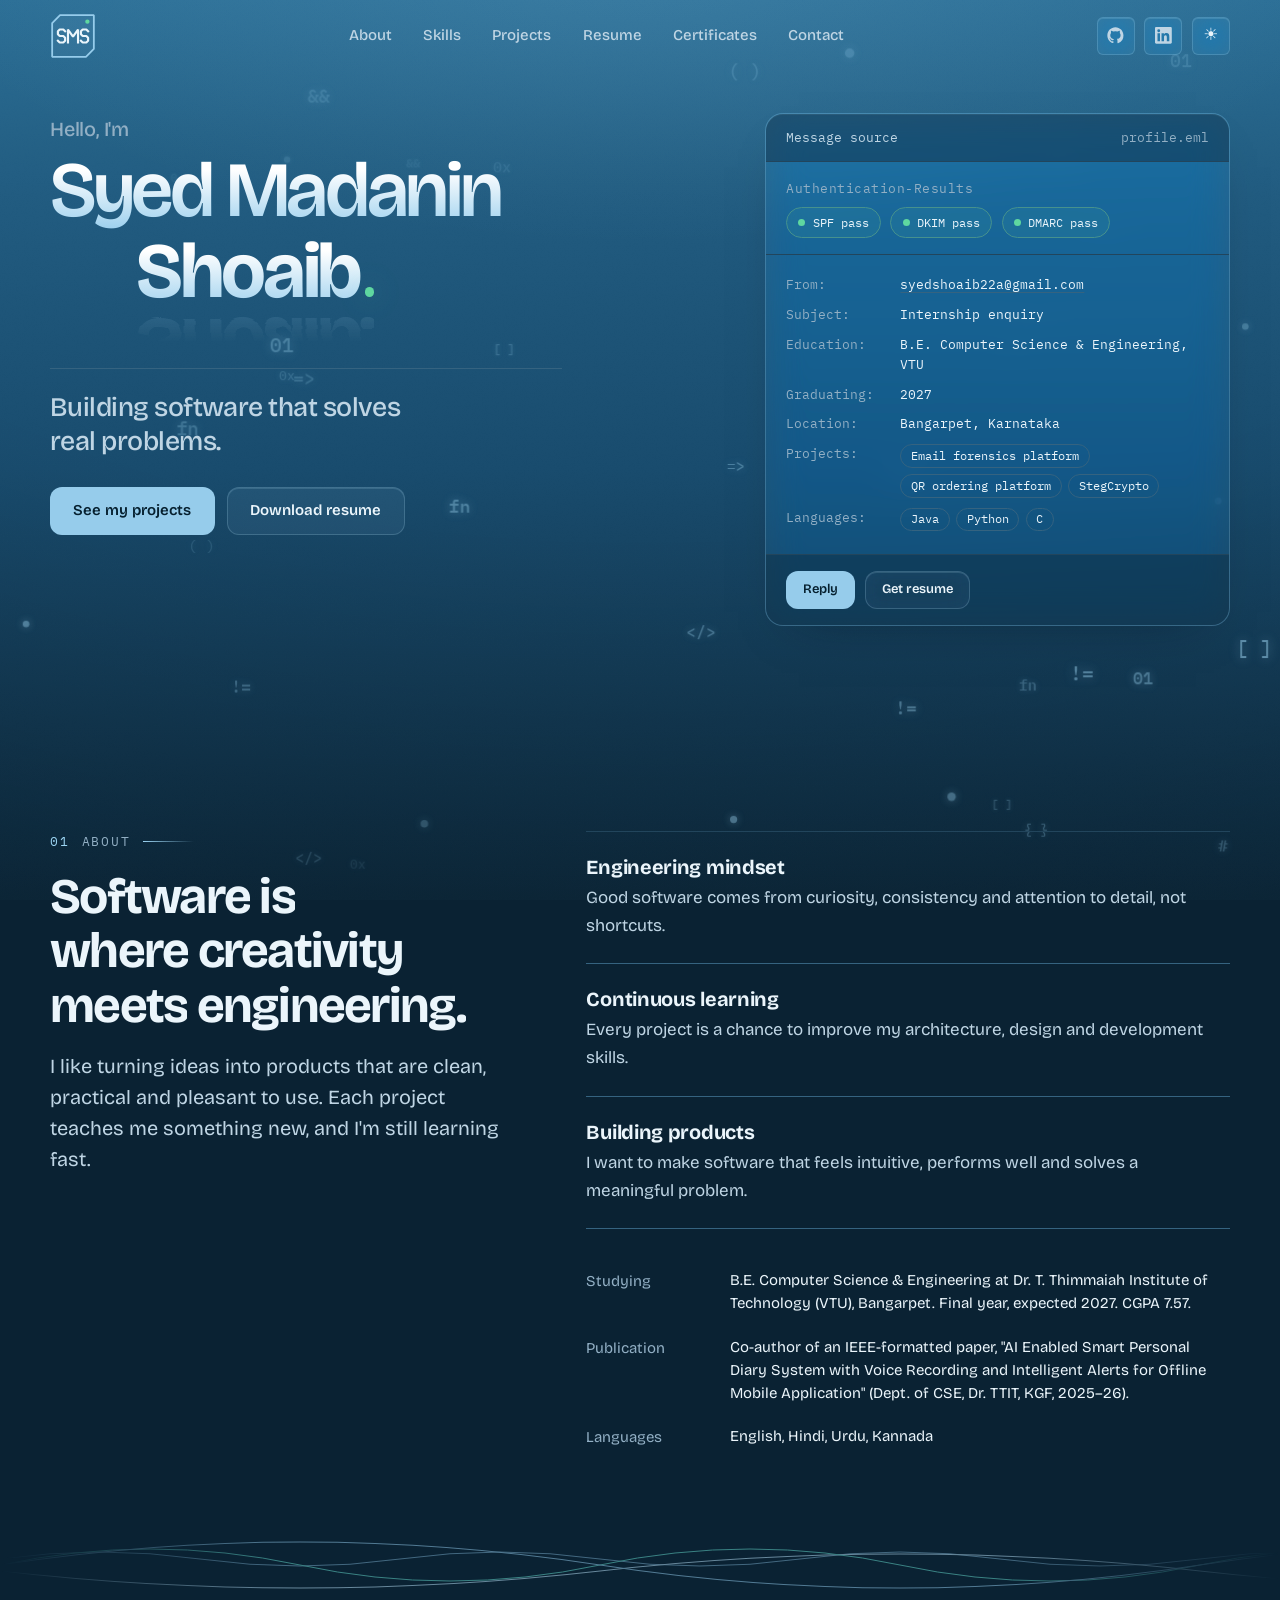
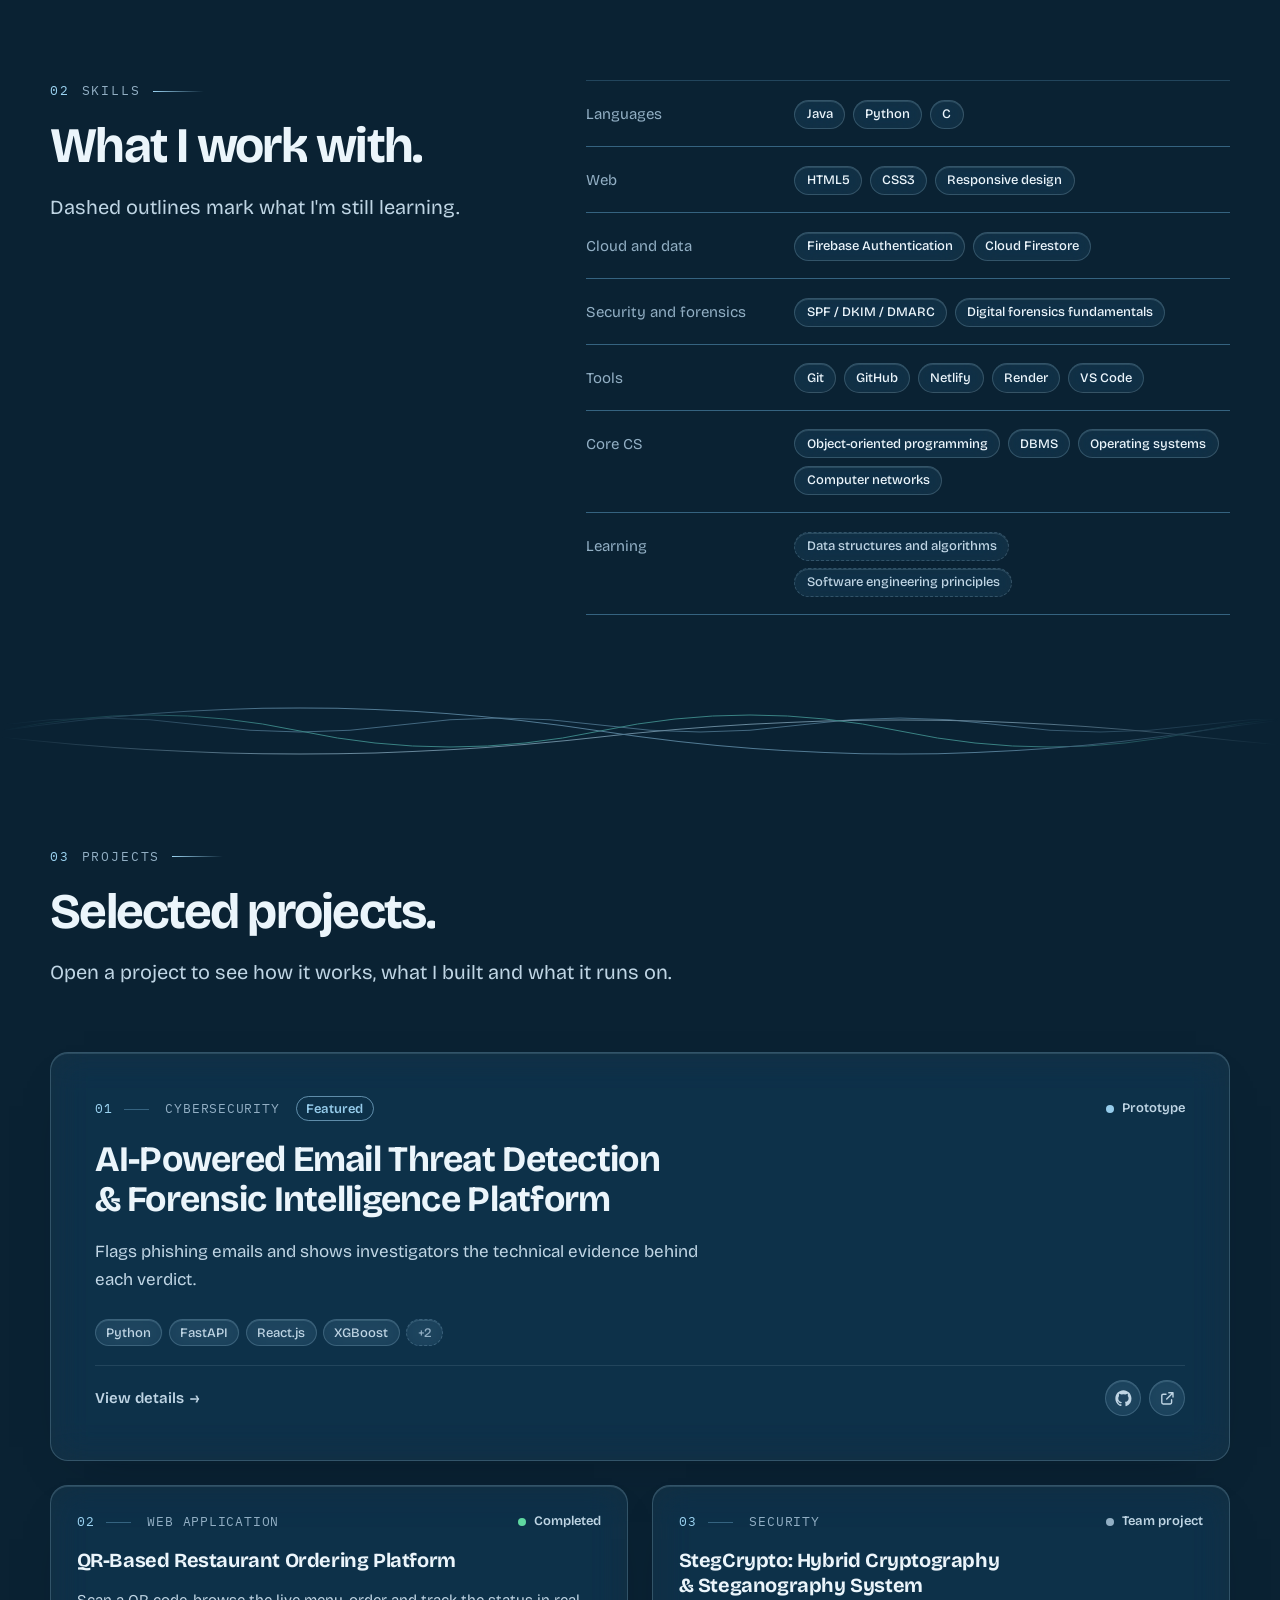
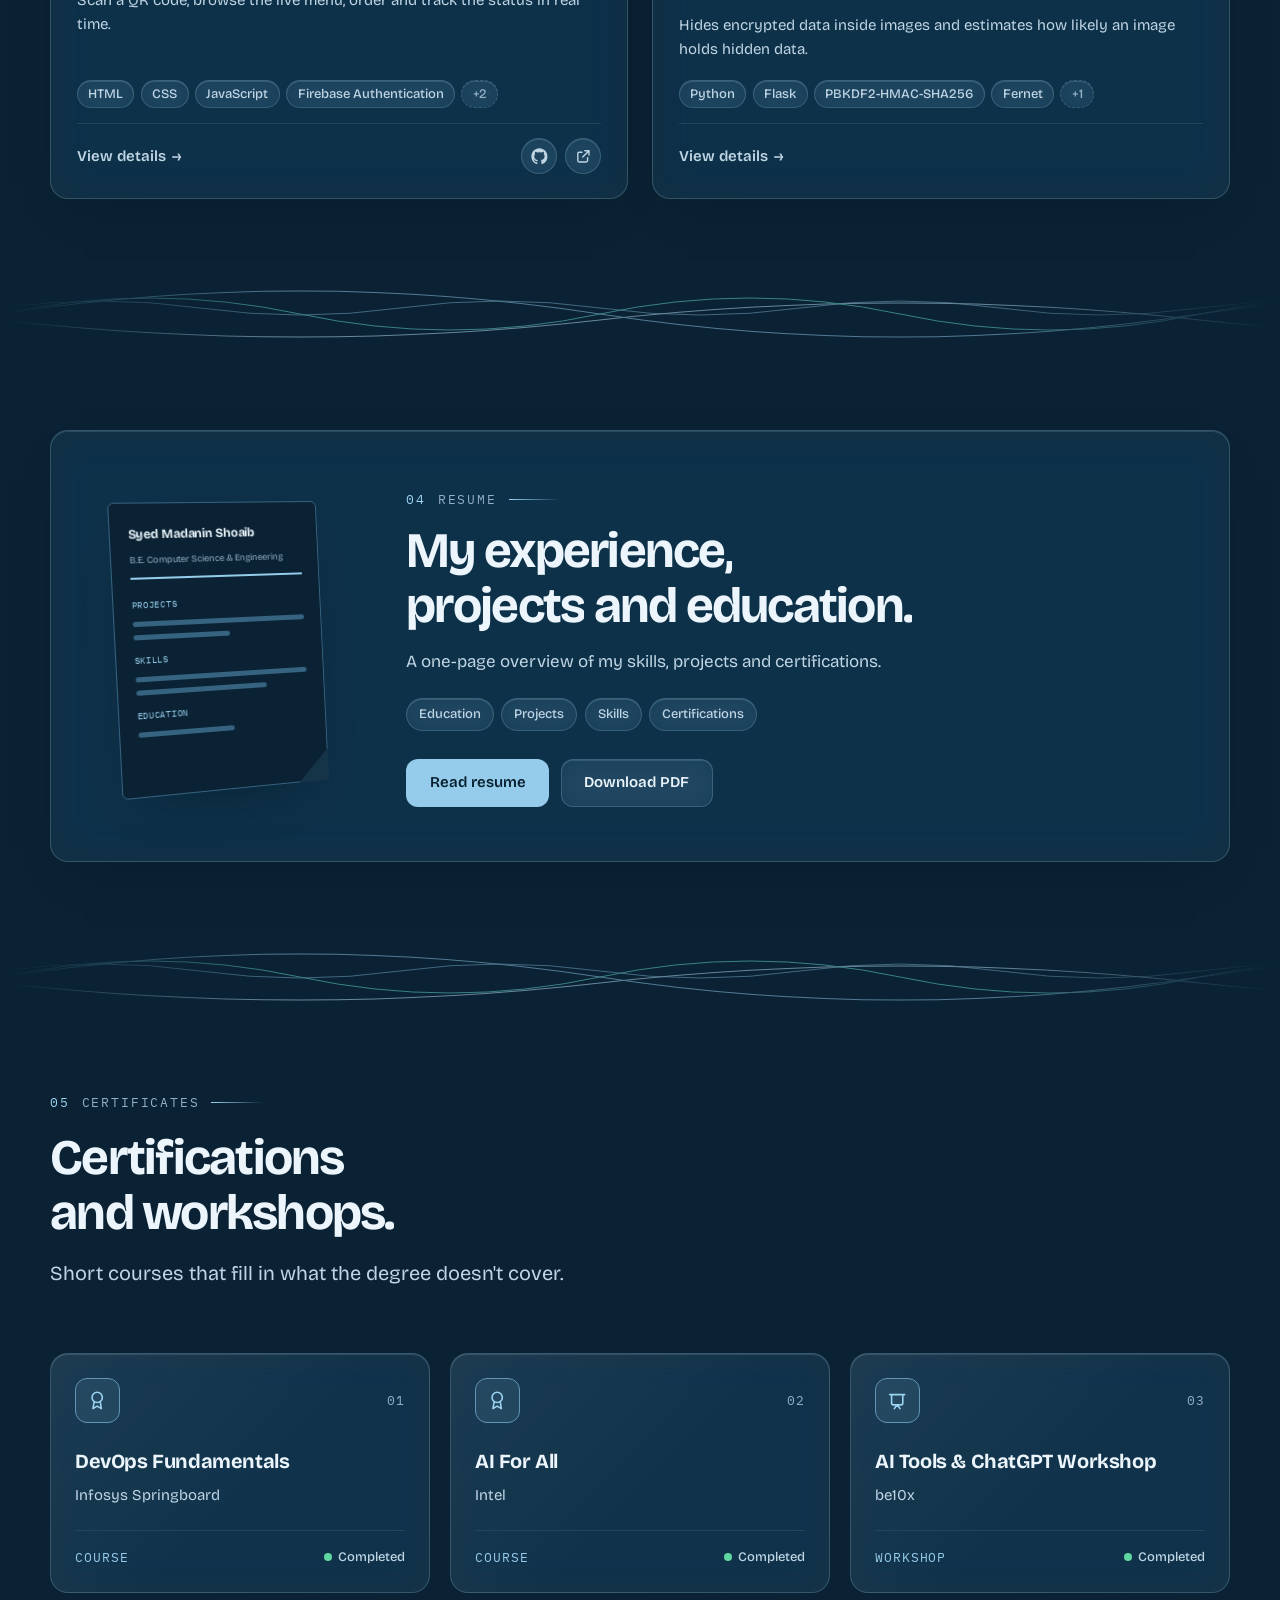
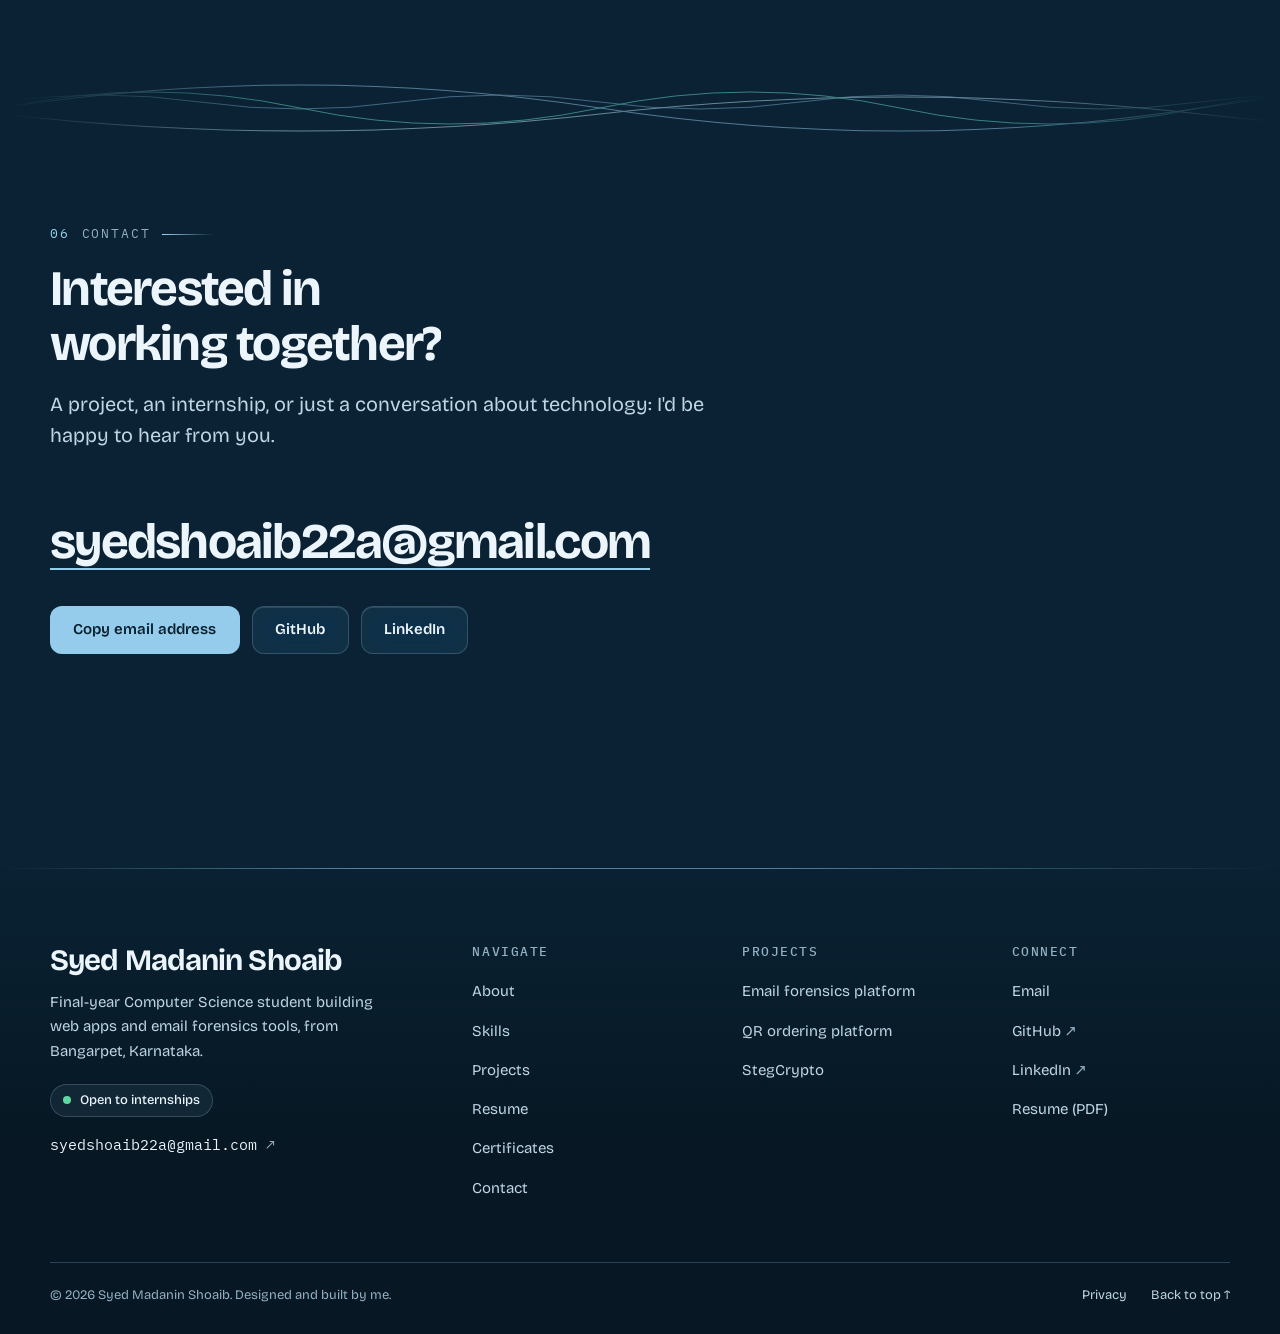
==== index.html @ acc1b1fe "Add files via upload" ====
<!DOCTYPE html>
<html lang="en">

<head>

    <meta charset="UTF-8">
    <meta name="viewport" content="width=device-width, initial-scale=1.0">

    <title>Syed Madanin Shoaib | Software Engineer and Full-Stack Developer</title>

    <meta name="description" content="Portfolio of Syed Madanin Shoaib, a final-year Computer Science student who builds web applications and email forensics tools. Includes the Smart India Hackathon 2026 project.">
    <meta name="keywords" content="Syed Madanin Shoaib, software engineer, portfolio, full-stack developer, email forensics, Smart India Hackathon, Firebase, Python">
    <meta name="author" content="Syed Madanin Shoaib">
    <meta name="robots" content="index, follow">
    <meta name="theme-color" content="#0A2233">
    <meta name="color-scheme" content="dark light">
    <meta name="format-detection" content="telephone=no">

    <link rel="canonical" href="https://your-domain.example/">

    <!-- Applies the saved theme before first paint, and marks JS as available. -->
    <script src="assets/js/theme-init.js"></script>

    <!-- Open Graph / social previews (absolute URLs are required here) -->
    <meta property="og:type" content="website">
    <meta property="og:site_name" content="Syed Madanin Shoaib">
    <meta property="og:title" content="Syed Madanin Shoaib | Software Engineer">
    <meta property="og:description" content="Final-year Computer Science student building web applications and email forensics tools.">
    <meta property="og:url" content="https://your-domain.example/">
    <meta property="og:image" content="https://your-domain.example/assets/images/seo/og-image.png">
    <meta property="og:image:width" content="1200">
    <meta property="og:image:height" content="630">
    <meta property="og:image:alt" content="Syed Madanin Shoaib, software engineer and full-stack developer">

    <meta name="twitter:card" content="summary_large_image">
    <meta name="twitter:title" content="Syed Madanin Shoaib | Software Engineer">
    <meta name="twitter:description" content="Final-year Computer Science student building web applications and email forensics tools.">
    <meta name="twitter:image" content="https://your-domain.example/assets/images/seo/og-image.png">

    <!-- Icons and manifest -->
    <link rel="icon" href="favicon.ico" sizes="any">
    <link rel="icon" href="assets/icons/favicon.svg" type="image/svg+xml">
    <link rel="apple-touch-icon" href="assets/icons/apple-touch-icon.png">
    <link rel="manifest" href="manifest.webmanifest">

    <!-- Fonts -->
    <link rel="preconnect" href="https://fonts.googleapis.com">
    <link rel="preconnect" href="https://fonts.gstatic.com" crossorigin>
    <link href="https://fonts.googleapis.com/css2?family=Bricolage+Grotesque:opsz,wght@12..96,400..700&family=IBM+Plex+Mono:wght@400;500&display=swap" rel="stylesheet">

    <!-- CSS -->
    <link rel="stylesheet" href="assets/css/base/reset.css">
    <link rel="stylesheet" href="assets/css/base/variables.css">
    <link rel="stylesheet" href="assets/css/base/typography.css">
    <link rel="stylesheet" href="assets/css/base/base.css">

    <link rel="stylesheet" href="assets/css/layout/layout.css">

    <link rel="stylesheet" href="assets/css/components/buttons.css">
    <link rel="stylesheet" href="assets/css/components/navbar.css">
    <link rel="stylesheet" href="assets/css/components/logo.css">
    <link rel="stylesheet" href="assets/css/components/section-header.css">
    <link rel="stylesheet" href="assets/css/components/hero.css">
    <link rel="stylesheet" href="assets/css/components/cards.css">
    <link rel="stylesheet" href="assets/css/components/projects.css">
    <link rel="stylesheet" href="assets/css/components/footer.css">
    <link rel="stylesheet" href="assets/css/components/loader.css">
    <link rel="stylesheet" href="assets/css/components/cursor.css">

    <link rel="stylesheet" href="assets/css/animation/animation.css">
    <link rel="stylesheet" href="assets/css/utilities/utilities.css">
    <link rel="stylesheet" href="assets/css/responsive/responsive.css">

    <link rel="stylesheet" href="assets/css/style.css">
    <link rel="stylesheet" href="assets/css/components/glass.css">

    <script type="application/ld+json">
    {
        "@context": "https://schema.org",
        "@type": "Person",
        "name": "Syed Madanin Shoaib",
        "url": "https://your-domain.example/",
        "jobTitle": "Software Engineer",
        "email": "mailto:syedshoaib22a@gmail.com",
        "address": { "@type": "PostalAddress", "addressLocality": "Bangarpet", "addressRegion": "Karnataka", "addressCountry": "IN" },
        "alumniOf": "Dr. T. Thimmaiah Institute of Technology",
        "sameAs": [
            "https://github.com/syedshoaibb",
            "https://www.linkedin.com/in/syed-madanin-shoaib-3a25b7331"
        ]
    }
    </script>

</head>

<body>

    <a href="#main-content" class="skip-link">Skip to main content</a>

    <div id="loader" role="status" aria-live="polite">
        <div class="loader-sheet"></div>
        <div class="loader-inner">
            <svg class="logo-mark loader-mark" viewBox="0 0 64 64" aria-hidden="true" focusable="false">
                <path class="lm-frame" pathLength="1" d="M14 3H61V50L50 61H3V14Z"/>
                <g class="lm-letters"><path pathLength="1" d="M21 25.5L18.5 23H13.5L11 25.5V29.5L13.5 32H18.5L21 34.5V38.5L18.5 41H13.5L11 38.5"/><path pathLength="1" d="M25 41V23L32 33L39 23V41"/><path pathLength="1" d="M53 25.5L50.5 23H45.5L43 25.5V29.5L45.5 32H50.5L53 34.5V38.5L50.5 41H45.5L43 38.5"/></g>
                <circle class="lm-ring" cx="52" cy="12" r="3"/>
                <circle class="lm-dot" cx="52" cy="12" r="3"/>
            </svg>
            <span class="loader-name" aria-hidden="true">Syed Madanin Shoaib</span>
            <span class="loader-bar" aria-hidden="true"><i></i></span>
            <span class="visually-hidden">Loading</span>
        </div>
    </div>
    <script src="assets/js/loader-init.js"></script>

    <!-- Water ripple used by the reflection under the name (hero.css). -->
    <svg class="svg-defs" width="0" height="0" aria-hidden="true" focusable="false">
        <filter id="name-ripple" x="-4%" y="-10%" width="108%" height="120%" color-interpolation-filters="sRGB">
            <feTurbulence type="fractalNoise" baseFrequency="0.004 0.085" numOctaves="1" seed="3" result="noise">
                <animate attributeName="baseFrequency" dur="16s" values="0.004 0.085;0.007 0.105;0.004 0.085" repeatCount="indefinite"/>
            </feTurbulence>
            <feDisplacementMap in="SourceGraphic" in2="noise" scale="8" xChannelSelector="R" yChannelSelector="G"/>
        </filter>
    </svg>

    <div id="cursor" aria-hidden="true"></div>
    <div id="cursor-blur" aria-hidden="true"></div>

    <div class="background-wrapper" aria-hidden="true">
        <div class="bg-water"></div>
        <canvas id="particles" class="bg-particles"></canvas>
        <div class="bg-grid"></div>
    </div>

    <!-- ===================== HEADER ===================== -->

    <header class="header" id="top">

        <nav class="navbar" aria-label="Main navigation">

            <div class="container">

                <a href="#hero" class="logo" aria-label="Syed Madanin Shoaib, back to top">
                    <svg class="logo-mark" viewBox="0 0 64 64" aria-hidden="true" focusable="false">
                        <path class="lm-frame" pathLength="1" d="M14 3H61V50L50 61H3V14Z"/>
                        <g class="lm-letters"><path pathLength="1" d="M21 25.5L18.5 23H13.5L11 25.5V29.5L13.5 32H18.5L21 34.5V38.5L18.5 41H13.5L11 38.5"/><path pathLength="1" d="M25 41V23L32 33L39 23V41"/><path pathLength="1" d="M53 25.5L50.5 23H45.5L43 25.5V29.5L45.5 32H50.5L53 34.5V38.5L50.5 41H45.5L43 38.5"/></g>
                        <circle class="lm-ring" cx="52" cy="12" r="3"/>
                        <circle class="lm-dot" cx="52" cy="12" r="3"/>
                    </svg>
                </a>

                <ul class="nav-links" id="nav-links">
                    <li><a href="#about">About</a></li>
                    <li><a href="#skills">Skills</a></li>
                    <li><a href="#projects">Projects</a></li>
                    <li><a href="#resume">Resume</a></li>
                    <li><a href="#certificates">Certificates</a></li>
                    <li><a href="#contact">Contact</a></li>
                </ul>

                <div class="nav-actions">

                    <a href="https://github.com/syedshoaibb" target="_blank" rel="noopener" class="nav-social" aria-label="GitHub profile" title="GitHub">
                        <svg viewBox="0 0 24 24" aria-hidden="true" focusable="false"><path fill="currentColor" d="M12 .5C5.65.5.5 5.65.5 12c0 5.08 3.29 9.38 7.86 10.9.58.1.79-.25.79-.56v-2c-3.2.7-3.87-1.36-3.87-1.36-.52-1.33-1.28-1.69-1.28-1.69-1.05-.71.08-.7.08-.7 1.15.08 1.76 1.19 1.76 1.19 1.03 1.76 2.69 1.25 3.35.96.1-.75.4-1.25.73-1.54-2.55-.29-5.24-1.28-5.24-5.69 0-1.26.45-2.28 1.19-3.08-.12-.29-.52-1.46.11-3.05 0 0 .97-.31 3.17 1.18a11 11 0 0 1 5.78 0c2.2-1.49 3.17-1.18 3.17-1.18.63 1.59.23 2.76.11 3.05.74.8 1.19 1.82 1.19 3.08 0 4.42-2.69 5.39-5.25 5.68.41.36.78 1.06.78 2.14v3.17c0 .31.21.67.8.56A11.51 11.51 0 0 0 23.5 12C23.5 5.65 18.35.5 12 .5Z"/></svg>
                    </a>

                    <a href="https://www.linkedin.com/in/syed-madanin-shoaib-3a25b7331" target="_blank" rel="noopener" class="nav-social" aria-label="LinkedIn profile" title="LinkedIn">
                        <svg viewBox="0 0 24 24" aria-hidden="true" focusable="false"><path fill="currentColor" d="M20.45 20.45h-3.56v-5.57c0-1.33-.03-3.04-1.85-3.04-1.86 0-2.14 1.45-2.14 2.95v5.66H9.35V9h3.41v1.56h.05c.48-.9 1.64-1.85 3.37-1.85 3.6 0 4.27 2.37 4.27 5.46v6.28ZM5.34 7.43a2.06 2.06 0 1 1 0-4.12 2.06 2.06 0 0 1 0 4.12ZM7.12 20.45H3.56V9h3.56v11.45ZM22.22 0H1.77C.79 0 0 .77 0 1.73v20.54C0 23.23.79 24 1.77 24h20.45c.98 0 1.78-.77 1.78-1.73V1.73C24 .77 23.2 0 22.22 0Z"/></svg>
                    </a>

                    <button type="button" class="theme-toggle" aria-label="Switch to light theme" aria-pressed="false">☀</button>

                    <button type="button" class="menu-toggle" aria-label="Open menu" aria-expanded="false" aria-controls="nav-links">☰</button>

                </div>

            </div>

        </nav>

        <div class="scroll-progress" aria-hidden="true"></div>

    </header>

    <!-- ===================== MAIN ===================== -->

    <main id="main-content" tabindex="-1">

        <!-- HERO -->

        <section id="hero" class="hero" aria-labelledby="hero-title">

            <div class="container hero-grid">

                <div class="hero-content">

                    <div class="hero-head">
                        <p class="hero-hello">Hello, I'm</p>

                        <h1 id="hero-title" class="hero-title">
                            <span class="ht-line"><span class="ht-text">Syed Madanin</span></span>
                            <span class="ht-line ht-second" data-text="Shoaib."><span class="ht-text">Shoaib<i class="ht-dot" aria-hidden="true"></i></span></span>
                        </h1>
                    </div>

                    <div class="hero-foot">
                        <p class="hero-tagline">Building software that solves real problems.</p>

                        <div class="hero-actions">
                            <a href="#projects" class="btn btn-primary">See my projects</a>
                            <a href="assets/resume/Syed_Madanin_Shoaib_Resume.pdf" class="btn btn-secondary" download>Download resume</a>
                        </div>
                    </div>

                </div>

                <figure class="mail" aria-label="At a glance, formatted as email headers">

                    <div class="mail-bar">
                        <span class="mail-title">Message source</span>
                        <span class="mail-file">profile.eml</span>
                    </div>

                    <div class="mail-auth" role="group" aria-label="Authentication results">
                        <span class="mail-auth-label">Authentication-Results</span>
                        <span class="pass-chip"><i aria-hidden="true"></i>SPF pass</span>
                        <span class="pass-chip"><i aria-hidden="true"></i>DKIM pass</span>
                        <span class="pass-chip"><i aria-hidden="true"></i>DMARC pass</span>
                    </div>

                    <dl class="mail-lines">

                        <div class="mail-line">
                            <dt>From:</dt>
                            <dd><a href="mailto:syedshoaib22a@gmail.com">syedshoaib22a@gmail.com</a></dd>
                        </div>

                        <div class="mail-line">
                            <dt>Subject:</dt>
                            <dd>Internship enquiry</dd>
                        </div>

                        <div class="mail-line">
                            <dt>Education:</dt>
                            <dd>B.E. Computer Science &amp; Engineering, VTU</dd>
                        </div>

                        <div class="mail-line">
                            <dt>Graduating:</dt>
                            <dd>2027</dd>
                        </div>

                        <div class="mail-line">
                            <dt>Location:</dt>
                            <dd>Bangarpet, Karnataka</dd>
                        </div>

                        <div class="mail-line">
                            <dt>Projects:</dt>
                            <dd>
                                <span class="mail-chips"><span>Email forensics platform</span><span>QR ordering platform</span><span>StegCrypto</span></span>
                            </dd>
                        </div>

                        <div class="mail-line">
                            <dt>Languages:</dt>
                            <dd><span class="mail-chips"><span>Java</span><span>Python</span><span>C</span></span></dd>
                        </div>

                    </dl>

                    <div class="mail-foot">
                        <a class="btn btn-primary btn-sm" href="mailto:syedshoaib22a@gmail.com">Reply</a>
                        <a class="btn btn-secondary btn-sm" href="assets/resume/Syed_Madanin_Shoaib_Resume.pdf" download>Get resume</a>
                    </div>

                </figure>

            </div>


        </section>

        <!-- ABOUT -->

        <section id="about" class="about section" aria-labelledby="about-title">

            <div class="container split">

                <div class="section-header">
                    <p class="section-kicker"><span>01</span>About</p>
                    <h2 id="about-title" class="section-title">Software is where creativity meets engineering.</h2>
                    <p class="section-description">
                        I like turning ideas into products that are clean, practical and pleasant to use.
                        Each project teaches me something new, and I'm still learning fast.
                    </p>
                </div>

                <div>

                    <div class="about-points">

                        <article class="about-point">
                            <h3>Engineering mindset</h3>
                            <p>Good software comes from curiosity, consistency and attention to detail, not shortcuts.</p>
                        </article>

                        <article class="about-point">
                            <h3>Continuous learning</h3>
                            <p>Every project is a chance to improve my architecture, design and development skills.</p>
                        </article>

                        <article class="about-point">
                            <h3>Building products</h3>
                            <p>I want to make software that feels intuitive, performs well and solves a meaningful problem.</p>
                        </article>

                    </div>

                    <dl class="facts">

                        <div class="fact">
                            <dt>Studying</dt>
                            <dd>B.E. Computer Science &amp; Engineering at Dr. T. Thimmaiah Institute of Technology (VTU), Bangarpet. Final year, expected 2027. CGPA 7.57.</dd>
                        </div>

                        <div class="fact">
                            <dt>Publication</dt>
                            <dd>Co-author of an IEEE-formatted paper, "AI Enabled Smart Personal Diary System with Voice Recording and Intelligent Alerts for Offline Mobile Application" (Dept. of CSE, Dr. TTIT, KGF, 2025–26).</dd>
                        </div>

                        <div class="fact">
                            <dt>Languages</dt>
                            <dd>English, Hindi, Urdu, Kannada</dd>
                        </div>

                    </dl>

                </div>

            </div>

        </section>

        <!-- SKILLS -->

        <section id="skills" class="skills section" aria-labelledby="skills-title">

            <div class="container split">

                <div class="section-header">
                    <p class="section-kicker"><span>02</span>Skills</p>
                    <h2 id="skills-title" class="section-title">What I work with.</h2>
                    <p class="section-description">
                        Dashed outlines mark what I'm still learning.
                    </p>
                </div>

                <dl class="skills-list">

                    <div class="skill-row">
                        <dt>Languages</dt>
                        <dd><span class="chip">Java</span><span class="chip">Python</span><span class="chip">C</span></dd>
                    </div>

                    <div class="skill-row">
                        <dt>Web</dt>
                        <dd><span class="chip">HTML5</span><span class="chip">CSS3</span><span class="chip">Responsive design</span></dd>
                    </div>

                    <div class="skill-row">
                        <dt>Cloud and data</dt>
                        <dd><span class="chip">Firebase Authentication</span><span class="chip">Cloud Firestore</span></dd>
                    </div>

                    <div class="skill-row">
                        <dt>Security and forensics</dt>
                        <dd><span class="chip">SPF / DKIM / DMARC</span><span class="chip">Digital forensics fundamentals</span></dd>
                    </div>

                    <div class="skill-row">
                        <dt>Tools</dt>
                        <dd><span class="chip">Git</span><span class="chip">GitHub</span><span class="chip">Netlify</span><span class="chip">Render</span><span class="chip">VS Code</span></dd>
                    </div>

                    <div class="skill-row">
                        <dt>Core CS</dt>
                        <dd><span class="chip">Object-oriented programming</span><span class="chip">DBMS</span><span class="chip">Operating systems</span><span class="chip">Computer networks</span></dd>
                    </div>

                    <div class="skill-row learning">
                        <dt>Learning</dt>
                        <dd><span class="chip">Data structures and algorithms</span><span class="chip">Software engineering principles</span></dd>
                    </div>

                </dl>

            </div>

        </section>

        <!-- PROJECTS -->

        <section id="projects" class="projects section" aria-labelledby="projects-title">

            <div class="container">

                <div class="section-header">
                    <p class="section-kicker"><span>03</span>Projects</p>
                    <h2 id="projects-title" class="section-title">Selected projects.</h2>
                    <p class="section-description">
                        Open a project to see how it works, what I built and what it runs on.
                    </p>
                </div>

                <!-- Rendered from assets/data/portfolio-data.js -->

                <div id="projects-grid" class="project-grid">
                    <noscript>
                        <div class="empty-state">
                            <h3>Projects need JavaScript</h3>
                            <p>Turn JavaScript on to see them, or visit <a class="link" href="https://github.com/syedshoaibb">my GitHub profile</a>.</p>
                        </div>
                    </noscript>
                </div>

            </div>

        </section>

        <!-- RESUME -->

        <section id="resume" class="resume section" aria-labelledby="resume-title">

            <div class="container">

                <div class="resume-card">

                    <div class="resume-preview" aria-hidden="true">
                        <div class="resume-paper">
                            <span class="rp-name">Syed Madanin Shoaib</span>
                            <span class="rp-role">B.E. Computer Science &amp; Engineering</span>
                            <span class="rp-rule"></span>
                            <span class="rp-head">Projects</span>
                            <span class="rp-line"></span>
                            <span class="rp-line short"></span>
                            <span class="rp-head">Skills</span>
                            <span class="rp-line"></span>
                            <span class="rp-line mid"></span>
                            <span class="rp-head">Education</span>
                            <span class="rp-line short"></span>
                        </div>
                    </div>

                    <div class="resume-copy">
                        <p class="section-kicker resume-kicker"><span>04</span>Resume</p>
                        <h2 id="resume-title">My experience, projects and education.</h2>
                        <p>A one-page overview of my skills, projects and certifications.</p>

                        <ul class="resume-points" aria-label="What the resume covers">
                            <li>Education</li>
                            <li>Projects</li>
                            <li>Skills</li>
                            <li>Certifications</li>
                        </ul>

                        <div class="resume-actions">
                            <a href="pages/resume.html" class="btn btn-primary">Read resume</a>
                            <a href="assets/resume/Syed_Madanin_Shoaib_Resume.pdf" class="btn btn-secondary" download>Download PDF</a>
                        </div>
                    </div>

                </div>

            </div>

        </section>

        <!-- CERTIFICATES -->

        <section id="certificates" class="certificates section" aria-labelledby="certificates-title">

            <div class="container">

                <div class="section-header">
                    <p class="section-kicker"><span>05</span>Certificates</p>
                    <h2 id="certificates-title" class="section-title">Certifications and workshops.</h2>
                    <p class="section-description">
                        Short courses that fill in what the degree doesn't cover.
                    </p>
                </div>

                <!-- Rendered from assets/data/portfolio-data.js -->

                <div id="certificate-grid" class="certificate-grid"></div>

            </div>

        </section>

        <!-- CONTACT -->

        <section id="contact" class="contact section" aria-labelledby="contact-title">

            <div class="container">

                <div class="section-header">
                    <p class="section-kicker"><span>06</span>Contact</p>
                    <h2 id="contact-title" class="section-title">Interested in working together?</h2>
                    <p class="section-description">
                        A project, an internship, or just a conversation about technology: I'd be happy to hear from you.
                    </p>
                </div>

                <a class="contact-email" href="mailto:syedshoaib22a@gmail.com">syedshoaib22a@gmail.com</a>

                <div class="contact-actions">
                    <button type="button" class="btn btn-primary" data-copy-email="syedshoaib22a@gmail.com">Copy email address</button>
                    <a href="https://github.com/syedshoaibb" target="_blank" rel="noopener" class="btn btn-secondary">GitHub</a>
                    <a href="https://www.linkedin.com/in/syed-madanin-shoaib-3a25b7331" target="_blank" rel="noopener" class="btn btn-secondary">LinkedIn</a>
                </div>

                <p id="copy-status" class="copy-status" role="status" aria-live="polite"></p>

            </div>

        </section>

    </main>

    <!-- ===================== FOOTER ===================== -->

    <footer class="footer">
        <div class="container">

            <div class="footer-grid">

                <div class="footer-brand">
                    <p class="footer-name">Syed Madanin Shoaib</p>
                    <p class="footer-blurb">Final-year Computer Science student building web apps and email forensics tools, from Bangarpet, Karnataka.</p>
                    <p class="footer-status"><i aria-hidden="true"></i>Open to internships</p>
                    <a class="footer-mail" href="mailto:syedshoaib22a@gmail.com">syedshoaib22a@gmail.com <span aria-hidden="true">&nearr;</span></a>
                </div>

                <nav class="footer-col" aria-labelledby="ft-nav">
                    <h2 id="ft-nav">Navigate</h2>
                    <ul><li><a href="#about">About</a></li><li><a href="#skills">Skills</a></li><li><a href="#projects">Projects</a></li><li><a href="#resume">Resume</a></li><li><a href="#certificates">Certificates</a></li><li><a href="#contact">Contact</a></li></ul>
                </nav>

                <nav class="footer-col" aria-labelledby="ft-work">
                    <h2 id="ft-work">Projects</h2>
                    <ul><li><a href="pages/project.html?id=email-forensics">Email forensics platform</a></li><li><a href="pages/project.html?id=qr-menu">QR ordering platform</a></li><li><a href="pages/project.html?id=stegcrypto">StegCrypto</a></li></ul>
                </nav>

                <nav class="footer-col" aria-labelledby="ft-connect">
                    <h2 id="ft-connect">Connect</h2>
                    <ul>
                        <li><a href="mailto:syedshoaib22a@gmail.com">Email</a></li>
                        <li><a href="https://github.com/syedshoaibb" target="_blank" rel="noopener">GitHub <span aria-hidden="true">&nearr;</span></a></li>
                        <li><a href="https://www.linkedin.com/in/syed-madanin-shoaib-3a25b7331" target="_blank" rel="noopener">LinkedIn <span aria-hidden="true">&nearr;</span></a></li>
                        <li><a href="assets/resume/Syed_Madanin_Shoaib_Resume.pdf" download>Resume (PDF)</a></li>
                    </ul>
                </nav>

            </div>

            <div class="footer-bottom">
                <p>&copy; <span data-year>2026</span> Syed Madanin Shoaib. Designed and built by me.</p>
                <p class="footer-legal">
                    <a href="pages/privacy.html">Privacy</a>
                    <a href="#" data-to-top>Back to top <span aria-hidden="true">&uarr;</span></a>
                </p>
            </div>

        </div>
    </footer>

    <button type="button" id="scroll-top" class="scroll-top" aria-label="Back to top">↑</button>

    <!-- ===================== JAVASCRIPT ===================== -->

    <script src="assets/js/main.js" defer></script>
    <script src="assets/data/portfolio-data.js" defer></script>
    <script src="assets/js/loader.js" defer></script>
    <script src="assets/js/navbar.js" defer></script>
    <script src="assets/js/cursor.js" defer></script>
    <script src="assets/js/projects.js" defer></script>
    <script src="assets/js/certificates.js" defer></script>
    <script src="assets/js/scroll.js" defer></script>
    <script src="assets/js/theme.js" defer></script>
    <script src="assets/js/security.js" defer></script>
    <script src="assets/js/animations.js" defer></script>
    
    <script src="assets/js/water.js" defer></script>
    <script src="assets/js/particles.js" defer></script>

</body>

</html>
---- assets/css/base/variables.css ----
/*==========================================================
    VARIABLES.CSS
    One token set. Every other file uses ONLY these names.
==========================================================*/

:root{

    color-scheme:dark;

    /* Colour: deep water, with a muted sky blue for light */
    --bg:#0A2233;
    --surface:#11293C;
    --surface-2:#163448;
    --line:#22455C;
    --line-strong:#356380;

    --text:#EBF5FB;
    --text-2:#BFD5E4;
    --muted:#92AFC4;

    --accent:#96CCEB;
    --accent-strong:#BFE3F6;
    --on-accent:#06202F;

    /* The pointer light and ripples */
    --glow:#9CD4F2;
    --glow-2:#70DCD0;
    --particle:#9CD4F2;

    --pass:#5FD7A0;
    --flag:#F2705F;

    /* Type */
    --font:"Bricolage Grotesque",system-ui,-apple-system,"Segoe UI",Roboto,sans-serif;
    --font-mono:"IBM Plex Mono",ui-monospace,SFMono-Regular,Menlo,Consolas,monospace;

    --fs-xs:.8125rem;
    --fs-sm:.9375rem;
    --fs-base:1.0625rem;
    --fs-lg:1.25rem;
    --fs-xl:1.625rem;
    --fs-2xl:clamp(2rem,4.2vw,3.1rem);
    --fs-display:clamp(2.9rem,7.2vw,5.9rem);

    --fw-400:400;
    --fw-500:500;
    --fw-600:600;
    --fw-700:700;

    /* Shape */
    --radius-sm:6px;
    --radius:12px;
    --radius-lg:18px;

    /* Layout */
    --container:1180px;
    --nav-h:72px;

    /* Motion */
    --fast:.16s ease;
    --normal:.3s ease;

    --shadow:0 24px 60px -30px rgba(2,16,28,.55);

    /* Glass and water */
    --glass-bg:rgba(150,205,240,.08);
    --glass-bg-strong:rgba(14,40,58,.62);
    --glass-border:rgba(185,228,250,.20);
    --glass-hi:rgba(200,236,252,.14);
    --sheen:rgba(255,255,255,.04);
    /* The water: light enters from the top and fades into depth. */
    --water-top:#2B6E96;
    --water-mid:#184B6D;
    --water-deep:#0C2739;
    --water-abyss:#071B2A;

    /* The name: light at the top of each letter, settling into the water below. */
    --name-a:#FFFFFF;
    --name-b:#9CD0EE;
    --name-sheen:rgba(255,255,255,.85);
}

html[data-theme="light"]{

    color-scheme:light;

    --bg:#EDF5FA;
    --surface:#FAFDFF;
    --surface-2:#E1EDF5;
    --line:#CFE0EB;
    --line-strong:#A3BFD1;

    --text:#0D1A25;
    --text-2:#324858;
    --muted:#587184;

    --accent:#1D6A94;
    --accent-strong:#12506F;
    --on-accent:#FFFFFF;

    --glow:#3C93C4;
    --glow-2:#1B9C93;
    --particle:#2F86C8;

    --pass:#12795A;
    --flag:#C23B2B;

    --shadow:0 24px 60px -30px rgba(13,40,60,.30);

    --glass-bg:rgba(255,255,255,.50);
    --glass-bg-strong:rgba(255,255,255,.78);
    --glass-border:rgba(255,255,255,.85);
    --glass-hi:rgba(255,255,255,.90);
    --sheen:rgba(255,255,255,.35);
    --water-top:#CFE6F5;
    --water-mid:#E4F0F8;
    --water-deep:#EEF6FB;
    --water-abyss:#DCEAF4;

    --name-a:#0A2C44;
    --name-b:#2478A6;
    --name-sheen:rgba(255,255,255,.9);
}
---- assets/css/base/typography.css ----
/*==========================================================
    TYPOGRAPHY.CSS
==========================================================*/

h1,
h2,
h3,
h4{
    color:var(--text);
    font-weight:var(--fw-700);
    line-height:1.1;
    letter-spacing:-.03em;
}

h1{
    font-size:var(--fs-display);
    line-height:.98;
    letter-spacing:-.045em;
}

h2{
    font-size:var(--fs-2xl);
    letter-spacing:-.035em;
}

h3{
    font-size:var(--fs-xl);
    letter-spacing:-.025em;
}

h4{
    font-size:var(--fs-lg);
    letter-spacing:-.015em;
}

p{
    color:var(--text-2);
    line-height:1.65;
    max-width:62ch;
}

strong{
    color:var(--text);
    font-weight:var(--fw-600);
}

small{
    font-size:var(--fs-xs);
}

code,
.mono{
    font-family:var(--font-mono);
    font-size:.92em;
}

.lede{
    font-size:var(--fs-lg);
    line-height:1.55;
    color:var(--text-2);
    max-width:54ch;
}

.link{
    color:var(--text);
    text-decoration:underline;
    text-decoration-color:var(--line-strong);
    text-underline-offset:.25em;
    text-decoration-thickness:1px;
    transition:color var(--fast),text-decoration-color var(--fast);
}

.link:hover{
    color:var(--accent);
    text-decoration-color:var(--accent);
}
---- assets/css/base/base.css ----
/*==========================================================
    BASE.CSS
==========================================================*/

html{
    scroll-behavior:smooth;
    scroll-padding-top:calc(var(--nav-h) + 1rem);
}

body{
    font-family:var(--font);
    font-size:var(--fs-base);
    font-weight:var(--fw-400);
    line-height:1.65;
    background:var(--bg);
    color:var(--text);
    overflow-x:hidden;
    transition:background var(--normal),color var(--normal);
}

::selection{
    background:var(--accent);
    color:var(--on-accent);
}

:focus-visible{
    outline:2px solid var(--accent);
    outline-offset:3px;
    border-radius:4px;
}

::-webkit-scrollbar{
    width:10px;
}

::-webkit-scrollbar-track{
    background:var(--bg);
}

::-webkit-scrollbar-thumb{
    background:var(--line-strong);
    border-radius:999px;
}

::-webkit-scrollbar-thumb:hover{
    background:var(--accent);
}

.skip-link{
    position:absolute;
    left:-9999px;
    top:.75rem;
    padding:.75rem 1.1rem;
    border-radius:var(--radius-sm);
    background:var(--accent);
    color:var(--on-accent);
    font-weight:var(--fw-600);
    z-index:10000;
}

.skip-link:focus{
    left:.75rem;
}

main:focus{
    outline:none;
}

@media (prefers-reduced-motion:reduce){

    html{
        scroll-behavior:auto;
    }

    *,
    *::before,
    *::after{
        animation-duration:.001ms !important;
        animation-delay:0s !important;
        animation-iteration-count:1 !important;
        transition-duration:.001ms !important;
    }

}
---- assets/css/layout/layout.css ----
/*==========================================================
    LAYOUT.CSS
==========================================================*/

main{
    position:relative;
    z-index:1;
}

.container{
    width:min(100% - 2.5rem,var(--container));
    margin-inline:auto;
}

/* Section rhythm: one rule, one place. */

.section{
    position:relative;
    padding-block:clamp(4.5rem,9vw,7.5rem);
}

.section + .section{
    border-top:1px solid var(--line);
}

/* Two-column split used by About, Skills and the case-study pages. */

.split{
    display:grid;
    grid-template-columns:minmax(0,5fr) minmax(0,7fr);
    gap:clamp(2rem,6vw,5.5rem);
    align-items:start;
}

/* Empty / error states */

.empty-state,
.error-state{
    padding:2.5rem 0;
    display:grid;
    gap:.5rem;
    border-top:1px solid var(--line);
    border-bottom:1px solid var(--line);
}

.error-state h3{
    color:var(--flag);
}

/* Quiet blueprint grid behind everything */

.background-wrapper{
    position:fixed;
    inset:0;
    z-index:-1;
    pointer-events:none;
    overflow:hidden;
}

.bg-grid{
    position:absolute;
    inset:0;
    background-image:
        linear-gradient(var(--line) 1px,transparent 1px),
        linear-gradient(90deg,var(--line) 1px,transparent 1px);
    background-size:64px 64px;
    opacity:.28;
    -webkit-mask-image:linear-gradient(to bottom,#000 0,transparent 70%);
            mask-image:linear-gradient(to bottom,#000 0,transparent 70%);
}
---- assets/css/components/buttons.css ----
/*==========================================================
    BUTTONS.CSS
==========================================================*/

.btn{
    display:inline-flex;
    align-items:center;
    justify-content:center;
    gap:.6rem;
    min-height:48px;
    padding:0 1.4rem;
    border:1px solid transparent;
    border-radius:var(--radius);
    font-family:var(--font);
    font-size:var(--fs-sm);
    font-weight:var(--fw-600);
    line-height:1;
    white-space:nowrap;
    user-select:none;
    transition:
        background var(--fast),
        color var(--fast),
        border-color var(--fast),
        transform var(--fast);
}

.btn:active{
    transform:scale(.98);
}

.btn-primary{
    background:var(--accent);
    color:var(--on-accent);
}

.btn-primary:hover{
    background:var(--accent-strong);
    color:var(--on-accent);
}

.btn-secondary{
    border-color:var(--line-strong);
    color:var(--text);
}

.btn-secondary:hover{
    border-color:var(--accent);
    color:var(--accent);
}

.btn-sm{
    min-height:38px;
    padding:0 1rem;
    font-size:var(--fs-xs);
}

.btn[disabled],
.btn[aria-disabled="true"]{
    opacity:.45;
    cursor:not-allowed;
    pointer-events:none;
}

.btn-row{
    display:flex;
    flex-wrap:wrap;
    gap:.75rem;
}
---- assets/css/components/navbar.css ----
/*==========================================================
    NAVBAR.CSS
==========================================================*/

.header{
    position:fixed;
    inset:0 0 auto 0;
    z-index:1000;
    height:var(--nav-h);
    border-bottom:1px solid transparent;
    transition:background var(--normal),border-color var(--normal),backdrop-filter var(--normal);
}

.header.scrolled,
.header.menu-open{
    background:color-mix(in srgb,var(--bg) 86%,transparent);
    border-bottom-color:var(--line);
    -webkit-backdrop-filter:blur(14px);
            backdrop-filter:blur(14px);
}

.navbar,
.navbar > .container{
    height:100%;
}

.navbar > .container{
    display:flex;
    align-items:center;
    justify-content:space-between;
    gap:1.5rem;
}

.nav-links{
    display:flex;
    align-items:center;
    gap:.25rem;
}

.nav-links a{
    position:relative;
    display:block;
    padding:.55rem .85rem;
    border-radius:var(--radius-sm);
    font-size:var(--fs-sm);
    font-weight:var(--fw-500);
    color:var(--text-2);
    transition:color var(--fast);
}

.nav-links a:hover{
    color:var(--text);
}

.nav-links a.active{
    color:var(--text);
}

.nav-links a.active::after{
    content:"";
    position:absolute;
    left:.85rem;
    right:.85rem;
    bottom:.2rem;
    height:2px;
    border-radius:2px;
    background:var(--accent);
}

.nav-actions{
    display:flex;
    align-items:center;
    gap:.6rem;
}

.btn-nav{
    display:inline-flex;
    align-items:center;
    height:38px;
    padding:0 1rem;
    border:1px solid var(--line-strong);
    border-radius:var(--radius-sm);
    font-size:var(--fs-xs);
    font-weight:var(--fw-600);
    transition:border-color var(--fast),color var(--fast);
}

.btn-nav:hover{
    border-color:var(--accent);
    color:var(--accent);
}

.nav-social{
    display:inline-grid;
    place-items:center;
    width:38px;
    height:38px;
    border:1px solid var(--line-strong);
    border-radius:var(--radius-sm);
    color:var(--text-2);
    transition:border-color var(--fast),color var(--fast);
}

.nav-social svg{
    width:1.05rem;
    height:1.05rem;
}

.nav-social:hover{
    border-color:var(--accent);
    color:var(--accent);
}

.theme-toggle,
.menu-toggle{
    display:inline-grid;
    place-items:center;
    width:38px;
    height:38px;
    border:1px solid var(--line-strong);
    border-radius:var(--radius-sm);
    color:var(--text);
    font-size:1.05rem;
    line-height:1;
    transition:border-color var(--fast),color var(--fast);
}

.theme-toggle:hover,
.menu-toggle:hover{
    border-color:var(--accent);
    color:var(--accent);
}

.menu-toggle{
    display:none;
}

.scroll-progress{
    position:absolute;
    left:0;
    bottom:-1px;
    height:2px;
    width:100%;
    background:var(--accent);
    transform-origin:left;
    transform:scaleX(0);
    pointer-events:none;
}
---- assets/css/components/logo.css ----
/*==========================================================
    LOGO.CSS
    The SMS mark: a chamfered badge, squared-off letters drawn
    as one stroke, and a green "pass" dot, the same signal the
    hero uses in its Authentication-Results lines.

    Colours come from the theme tokens, so the mark follows the
    light and dark themes. Motion only answers an action
    (hover or keyboard focus) or plays once on the loading screen.
==========================================================*/

.logo{
    display:inline-block;
    flex:none;
    width:46px;
    height:46px;
    border-radius:var(--radius-sm);
    line-height:0;
    transition:filter var(--normal);
}

.logo-mark{
    display:block;
    width:100%;
    height:100%;
    overflow:visible;
}

.lm-frame{
    fill:var(--accent);
    fill-opacity:.08;
    stroke:var(--accent);
    stroke-width:2.5;
    stroke-linejoin:bevel;
    transition:fill-opacity var(--normal);
}

.lm-letters{
    fill:none;
    stroke:var(--text);
    stroke-width:3;
    stroke-linecap:square;
    stroke-linejoin:bevel;
}

/* Each letter is its own path so each one draws cleanly (dash patterns restart per path).
   The offset starts at 1.05, not 1, so no zero-length dash shows a stray dot. */

.lm-letters path{
    stroke-dasharray:1 2;
    stroke-dashoffset:0;
}

.lm-dot{
    fill:var(--pass);
}

.lm-ring{
    fill:none;
    stroke:var(--pass);
    stroke-width:1.5;
    opacity:0;
    transform-box:fill-box;
    transform-origin:center;
}

/* Hover and keyboard focus: the letters trace themselves again and the dot pings. */

.logo:hover,
.logo:focus-visible{
    filter:drop-shadow(0 0 10px color-mix(in srgb,var(--accent) 45%,transparent));
}

.logo:hover .lm-frame,
.logo:focus-visible .lm-frame{
    fill-opacity:.2;
}

.logo:hover .lm-letters path,
.logo:focus-visible .lm-letters path{
    animation:logo-trace .6s cubic-bezier(.5,0,.2,1) backwards;
}

.logo:hover .lm-letters path:nth-child(2),
.logo:focus-visible .lm-letters path:nth-child(2){
    animation-delay:.1s;
}

.logo:hover .lm-letters path:nth-child(3),
.logo:focus-visible .lm-letters path:nth-child(3){
    animation-delay:.2s;
}

.logo:hover .lm-ring,
.logo:focus-visible .lm-ring{
    animation:logo-ping .9s ease-out;
}

/* Loading screen: the mark draws itself once. */

.loader-mark{
    width:92px;
    height:92px;
}

html.js .loader-mark .lm-frame{
    stroke-dasharray:1 2;
    stroke-dashoffset:1.05;
    fill-opacity:0;
    animation:
        logo-trace .55s cubic-bezier(.6,0,.2,1) forwards,
        logo-fill .35s ease .5s forwards;
}

html.js .loader-mark .lm-letters path{
    stroke-dashoffset:1.05;
    animation:logo-trace .35s cubic-bezier(.5,0,.2,1) .25s forwards;
}

html.js .loader-mark .lm-letters path:nth-child(2){
    animation-delay:.38s;
}

html.js .loader-mark .lm-letters path:nth-child(3){
    animation-delay:.51s;
}

html.js .loader-mark .lm-dot{
    opacity:0;
    transform-box:fill-box;
    transform-origin:center;
    animation:logo-pop .3s cubic-bezier(.3,1.6,.5,1) .9s forwards;
}

html.js .loader-mark .lm-ring{
    animation:logo-ping .8s ease-out .9s;
}

@keyframes logo-trace{
    from{ stroke-dashoffset:1.05; }
    to{ stroke-dashoffset:0; }
}

@keyframes logo-fill{
    to{ fill-opacity:.08; }
}

@keyframes logo-pop{
    from{ opacity:0; transform:scale(.2); }
    to{ opacity:1; transform:scale(1); }
}

@keyframes logo-ping{
    from{ opacity:.9; transform:scale(1); }
    to{ opacity:0; transform:scale(2.4); }
}

@media (prefers-reduced-motion:reduce){

    .logo:hover .lm-letters path,
    .logo:focus-visible .lm-letters path,
    .logo:hover .lm-ring,
    .logo:focus-visible .lm-ring,
    html.js .loader-mark .lm-frame,
    html.js .loader-mark .lm-letters path,
    html.js .loader-mark .lm-dot,
    html.js .loader-mark .lm-ring{
        animation:none;
    }

    html.js .loader-mark .lm-frame{
        stroke-dashoffset:0;
        fill-opacity:.08;
    }

    html.js .loader-mark .lm-letters path{
        stroke-dashoffset:0;
    }

    html.js .loader-mark .lm-dot{
        opacity:1;
    }

}
---- assets/css/components/section-header.css ----
/*==========================================================
    SECTION-HEADER.CSS
==========================================================*/

.section-header{
    display:grid;
    gap:1.1rem;
    margin-bottom:clamp(2.5rem,5vw,4rem);
    max-width:46rem;
}

.section-title{
    max-width:20ch;
    text-wrap:balance;
}

.section-description{
    font-size:var(--fs-lg);
    line-height:1.55;
    max-width:52ch;
}

/* Header that sits inside a .split column */

.split > .section-header{
    margin-bottom:0;
    position:sticky;
    top:calc(var(--nav-h) + 2rem);
}
---- assets/css/components/hero.css ----
/*==========================================================
    HERO.CSS
    Editorial layout. The name sets the top of the page and the
    role and actions sit at the foot of the same column, level with
    the bottom of the message panel, so no space is left unused.
==========================================================*/

.hero{
    padding-top:calc(var(--nav-h) + clamp(1.5rem,3.2vw,2.75rem));
    padding-bottom:clamp(3.5rem,7vw,6rem);
}

.hero-grid{
    display:grid;
    grid-template-columns:minmax(0,7fr) minmax(0,5fr);
    gap:clamp(2.5rem,5vw,5rem);
    align-items:start;
}

.hero-content{
    display:flex;
    flex-direction:column;
    gap:clamp(1.75rem,3vw,2.5rem);
}

.hero-hello{
    margin-bottom:.35rem;
    font-size:var(--fs-lg);
    font-weight:var(--fw-500);
    letter-spacing:-.01em;
    color:var(--muted);
}

/* The name.
   - Each letter is lit from above: white at the top, settling into the water blue below.
   - The second line steps in and carries the weight.
   - A rippling reflection sits under it, so the name reads as floating on the surface.
   - The full stop is the same green "pass" dot as the logo and the SPF / DKIM / DMARC chips.
   - A single sheen crosses the name once, as the page opens. */

.hero-title{
    display:grid;
    justify-items:start;
    gap:0;
    font-size:clamp(2.6rem,6.1vw,6.1rem);
    font-weight:var(--fw-700);
    line-height:.98;
    letter-spacing:-.042em;
}

.ht-line{
    position:relative;
    display:block;
    white-space:nowrap;
}

.ht-text{
    display:inline-block;
    padding-bottom:.06em;
    color:var(--name-b);
    background:
        linear-gradient(105deg,transparent 42%,var(--name-sheen) 50%,transparent 58%) 140% 0 / 250% 100% no-repeat,
        linear-gradient(180deg,var(--name-a) 22%,var(--name-b) 96%);
    -webkit-background-clip:text;
            background-clip:text;
    -webkit-text-fill-color:transparent;
}

/* First line lighter, second line heavier, stepped in. */

.ht-line:first-child .ht-text{
    font-weight:var(--fw-600);
}

.ht-second{
    margin-left:1.1em;
    margin-bottom:.2em;
}

.ht-second .ht-text{
    font-weight:var(--fw-700);
}

/* Reflection */

.ht-second::after{
    content:attr(data-text);
    position:absolute;
    left:0;
    top:calc(100% - .16em);
    padding-bottom:.06em;
    pointer-events:none;
    user-select:none;
    opacity:.17;
    background:linear-gradient(180deg,var(--name-a) 10%,var(--name-b) 90%);
    -webkit-background-clip:text;
            background-clip:text;
    -webkit-text-fill-color:transparent;
    transform:scaleY(-1);
    -webkit-mask-image:linear-gradient(to top,#000 0,transparent 52%);
            mask-image:linear-gradient(to top,#000 0,transparent 52%);
}

html[data-theme="light"] .ht-second::after{
    opacity:.14;
}

@media (hover:hover) and (prefers-reduced-motion:no-preference){

    .ht-second::after{
        filter:url(#name-ripple);
    }

}

.svg-defs{
    position:absolute;
    width:0;
    height:0;
    overflow:hidden;
    pointer-events:none;
}

/* The pass dot. */

.ht-dot{
    display:inline-block;
    width:.12em;
    height:.12em;
    margin-left:.06em;
    border-radius:50%;
    background:var(--pass);
    -webkit-text-fill-color:initial;
    box-shadow:0 0 .35em color-mix(in srgb,var(--pass) 40%,transparent);
    animation:name-pass 2.8s ease-out 1.6s infinite;
}

@keyframes name-pass{
    0%{ box-shadow:0 0 0 0 color-mix(in srgb,var(--pass) 45%,transparent); }
    70%,100%{ box-shadow:0 0 0 .22em transparent; }
}

html.js .hero-title .ht-text{
    animation:name-sheen 2.4s cubic-bezier(.5,0,.2,1) 1.5s both;
}

@keyframes name-sheen{
    from{ background-position:140% 0,0 0; }
    to{ background-position:-40% 0,0 0; }
}

.hero-foot{
    max-width:32rem;
    padding-top:1.4rem;
    border-top:1px solid var(--line-strong);
}

.hero-tagline{
    max-width:22ch;
    margin-bottom:1.75rem;
    font-size:clamp(1.35rem,2.1vw,1.75rem);
    font-weight:var(--fw-500);
    letter-spacing:-.02em;
    line-height:1.25;
    color:var(--text-2);
}

.hero-actions{
    display:flex;
    flex-wrap:wrap;
    gap:.75rem;
}

/*----------------------------------------------------------
    MESSAGE SOURCE PANEL
----------------------------------------------------------*/

.mail{
    position:relative;
    align-self:start;
    background:var(--surface);
    border:1px solid var(--line-strong);
    border-radius:var(--radius-lg);
    box-shadow:var(--shadow);
    overflow:hidden;
}

.mail-bar{
    display:flex;
    align-items:center;
    gap:.9rem;
    padding:.8rem 1.25rem;
    border-bottom:1px solid var(--line);
    background:var(--surface-2);
    font-family:var(--font-mono);
    font-size:var(--fs-xs);
    color:var(--muted);
}

.mail-title{
    color:var(--text-2);
}

.mail-file{
    margin-left:auto;
    overflow:hidden;
    text-overflow:ellipsis;
    white-space:nowrap;
}

/* Authentication-Results: the same pass signal the logo carries. */

.mail-auth{
    display:flex;
    flex-wrap:wrap;
    align-items:center;
    gap:.5rem .6rem;
    padding:1rem 1.25rem;
    border-bottom:1px solid var(--line);
}

.mail-auth-label{
    flex:1 0 100%;
    font-family:var(--font-mono);
    font-size:var(--fs-xs);
    letter-spacing:.04em;
    color:var(--muted);
}

.pass-chip{
    display:inline-flex;
    align-items:center;
    gap:.45rem;
    padding:.28rem .7rem;
    border:1px solid color-mix(in srgb,var(--pass) 40%,var(--line-strong));
    border-radius:999px;
    background:color-mix(in srgb,var(--pass) 8%,transparent);
    font-family:var(--font-mono);
    font-size:.75rem;
    color:var(--text);
}

.pass-chip i{
    width:.45rem;
    height:.45rem;
    border-radius:50%;
    background:var(--pass);
    animation:pulse 2.4s ease-out infinite;
}

.mail-line dd.mail-chips{
    display:block;
}

.mail-line .mail-chips{
    display:flex;
    flex-wrap:wrap;
    gap:.4rem;
}

.mail-line dd > .mail-chips > span{
    display:inline-block;
    padding:.12rem .6rem;
    border:1px solid var(--line-strong);
    border-radius:999px;
    font-size:.75rem;
    line-height:1.5;
    color:var(--text);
}

.mail-lines{
    padding:1.25rem 1.25rem 1.4rem;
    display:grid;
    gap:.6rem;
    font-family:var(--font-mono);
    font-size:.8125rem;
    line-height:1.55;
}

.mail-line{
    display:grid;
    grid-template-columns:6.4rem minmax(0,1fr);
    gap:.75rem;
}

.mail-line dt{
    color:var(--muted);
}

.mail-line dd{
    color:var(--text);
    overflow-wrap:anywhere;
}

.mail-line dd > span{
    display:block;
}

.mail-line a{
    text-decoration:underline;
    text-decoration-color:var(--line-strong);
    text-underline-offset:.2em;
}

.mail-line a:hover{
    color:var(--accent);
    text-decoration-color:var(--accent);
}

.mail-foot{
    display:flex;
    flex-wrap:wrap;
    gap:.6rem;
    padding:1rem 1.25rem;
    border-top:1px solid var(--line);
    background:var(--surface-2);
}
---- assets/css/components/cards.css ----
/*==========================================================
    CARDS.CSS
    About, skills, certificates, resume, contact.
    Plain lists with hairlines instead of a grid of boxes.
==========================================================*/

/*----------------------------------------------------------
    ABOUT
----------------------------------------------------------*/

.about-points{
    border-top:1px solid var(--line);
}

.about-point{
    padding:1.5rem 0;
    border-bottom:1px solid var(--line);
    display:grid;
    gap:.4rem;
}

.about-point h3{
    font-size:var(--fs-lg);
    letter-spacing:-.015em;
}

.facts{
    margin-top:2.5rem;
    display:grid;
    gap:1.25rem;
}

.fact{
    display:grid;
    grid-template-columns:8rem minmax(0,1fr);
    gap:1rem;
}

.fact dt{
    color:var(--muted);
    font-size:var(--fs-sm);
}

.fact dd{
    color:var(--text);
    font-size:var(--fs-sm);
    line-height:1.55;
}

/*----------------------------------------------------------
    SKILLS
----------------------------------------------------------*/

.skills-list{
    border-top:1px solid var(--line);
}

.skill-row{
    display:grid;
    grid-template-columns:11rem minmax(0,1fr);
    gap:1rem 2rem;
    padding:1.15rem 0;
    border-bottom:1px solid var(--line);
}

.skill-row dt{
    color:var(--muted);
    font-size:var(--fs-sm);
    padding-top:.15rem;
}

.skill-row dd{
    display:flex;
    flex-wrap:wrap;
    gap:.45rem .5rem;
}

.chip{
    display:inline-block;
    padding:.28rem .7rem;
    border:1px solid var(--line-strong);
    border-radius:999px;
    font-size:var(--fs-xs);
    font-weight:var(--fw-500);
    color:var(--text);
    line-height:1.4;
}

.skill-row.learning .chip{
    border-style:dashed;
    color:var(--text-2);
}

/*----------------------------------------------------------
    RESUME CARD
----------------------------------------------------------*/

.resume-card{
    position:relative;
    display:grid;
    grid-template-columns:minmax(0,15rem) minmax(0,1fr);
    gap:2rem clamp(2rem,5vw,4.5rem);
    align-items:center;
    padding:clamp(1.75rem,4vw,3.25rem);
    border:1px solid var(--line-strong);
    border-radius:var(--radius-lg);
    background:
        radial-gradient(60rem 22rem at 100% 0%,color-mix(in srgb,var(--accent) 9%,transparent),transparent 60%),
        var(--surface);
    overflow:hidden;
}

/* A paper-style preview of the resume. */

.resume-preview{
    display:grid;
    place-items:center;
    padding:1.25rem 0;
}

.resume-paper{
    position:relative;
    display:grid;
    gap:.5rem;
    align-content:start;
    width:100%;
    max-width:13.5rem;
    aspect-ratio:3/4;
    padding:1.25rem 1.1rem;
    border:1px solid var(--line-strong);
    border-radius:var(--radius-sm);
    background:var(--bg);
    box-shadow:var(--shadow);
    transform:rotate(-3deg);
    transition:transform .8s cubic-bezier(.22,1,.36,1);
}

.resume-paper::after{
    content:"";
    position:absolute;
    inset:auto -1px -1px auto;
    width:2rem;
    height:2rem;
    background:linear-gradient(135deg,transparent 50%,var(--surface-2) 50%);
    border-top-left-radius:6px;
}

.resume-card:hover .resume-paper{
    transform:rotate(0deg) translateY(-4px);
}

.rp-name{
    font-size:.78rem;
    font-weight:var(--fw-700);
    color:var(--text);
    letter-spacing:-.01em;
}

.rp-role{
    font-size:.58rem;
    color:var(--muted);
    line-height:1.3;
}

.rp-rule{
    height:2px;
    margin:.2rem 0 .3rem;
    background:var(--accent);
}

.rp-head{
    margin-top:.35rem;
    font-family:var(--font-mono);
    font-size:.56rem;
    text-transform:uppercase;
    letter-spacing:.08em;
    color:var(--accent);
}

.rp-line{
    height:.3rem;
    border-radius:99px;
    background:var(--line-strong);
}

.rp-line.mid{ width:75%; }
.rp-line.short{ width:55%; }

.resume-kicker{
    margin-bottom:.7rem;
    font-family:var(--font-mono);
    font-size:var(--fs-xs);
    text-transform:uppercase;
    letter-spacing:.08em;
    color:var(--accent);
}

.resume-card h2{
    max-width:18ch;
    margin-bottom:.9rem;
    text-wrap:balance;
}

.resume-points{
    display:flex;
    flex-wrap:wrap;
    gap:.45rem;
    margin:1.4rem 0 1.75rem;
}

.resume-points li{
    padding:.28rem .75rem;
    border:1px solid var(--line-strong);
    border-radius:999px;
    font-size:var(--fs-xs);
    font-weight:var(--fw-500);
    color:var(--text-2);
}

.resume-actions{
    display:flex;
    flex-wrap:wrap;
    gap:.75rem;
}

/*----------------------------------------------------------
    CERTIFICATES
----------------------------------------------------------*/

.certificate-grid{
    display:grid;
    grid-template-columns:repeat(3,minmax(0,1fr));
    gap:1.25rem;
}

.cert{
    position:relative;
    display:flex;
    flex-direction:column;
    gap:.55rem;
    min-height:15rem;
    padding:1.5rem;
    border:1px solid var(--glass-border,var(--line));
    border-radius:var(--radius-lg);
    background:
        linear-gradient(135deg,rgba(255,255,255,.06),rgba(255,255,255,.01) 55%),
        var(--glass-bg,var(--surface));
    -webkit-backdrop-filter:blur(16px) saturate(140%);
            backdrop-filter:blur(16px) saturate(140%);
    box-shadow:inset 0 1px 0 var(--glass-hi,transparent);
    overflow:hidden;
    isolation:isolate;
    transition:border-color var(--normal),box-shadow var(--normal);
}

/* Light that follows the pointer. Colour only: nothing moves under the cursor. */

.cert::before{
    content:"";
    position:absolute;
    inset:0;
    z-index:-1;
    opacity:0;
    pointer-events:none;
    background:radial-gradient(320px circle at var(--mx,50%) var(--my,0%),color-mix(in srgb,var(--glow) 10%,transparent),transparent 62%);
    transition:opacity var(--normal);
}

.cert:hover{
    border-color:color-mix(in srgb,var(--glow) 50%,var(--line));
}

.cert:hover::before{
    opacity:1;
}

.cert-top{
    display:flex;
    align-items:center;
    justify-content:space-between;
    margin-bottom:1.1rem;
}

.cert-icon{
    display:grid;
    place-items:center;
    width:2.8rem;
    height:2.8rem;
    border:1px solid color-mix(in srgb,var(--glow) 45%,var(--line-strong));
    border-radius:var(--radius);
    color:var(--glow);
    background:color-mix(in srgb,var(--glow) 9%,transparent);
}

.cert-icon svg{
    width:1.4rem;
    height:1.4rem;
}

.cert-no{
    font-family:var(--font-mono);
    font-size:var(--fs-xs);
    letter-spacing:.08em;
    color:var(--muted);
}

.cert h3{
    font-size:var(--fs-lg);
    line-height:1.25;
    letter-spacing:-.02em;
    text-wrap:balance;
}

.cert .org{
    color:var(--text-2);
    font-size:var(--fs-sm);
}

.cert-foot{
    display:flex;
    align-items:center;
    justify-content:space-between;
    gap:.75rem;
    margin-top:auto;
    padding-top:1rem;
    border-top:1px solid var(--line);
}

.cert-done{
    display:inline-flex;
    align-items:center;
    gap:.4rem;
    font-size:var(--fs-xs);
    font-weight:var(--fw-500);
    color:var(--text-2);
}

.cert-done::before{
    content:"";
    width:.5rem;
    height:.5rem;
    border-radius:50%;
    background:var(--pass);
}

.cert-tag{
    font-family:var(--font-mono);
    font-size:var(--fs-xs);
    text-transform:uppercase;
    letter-spacing:.07em;
    color:var(--accent);
}

@media (max-width:980px){

    .certificate-grid{
        grid-template-columns:repeat(2,minmax(0,1fr));
    }

}

@media (max-width:620px){

    .certificate-grid{
        grid-template-columns:1fr;
    }

    .cert{
        min-height:0;
    }

}

/*----------------------------------------------------------
    CONTACT
----------------------------------------------------------*/

.contact-email{
    display:inline-block;
    font-size:clamp(1.5rem,4.2vw,3.1rem);
    font-weight:var(--fw-700);
    letter-spacing:-.035em;
    line-height:1.1;
    color:var(--text);
    overflow-wrap:anywhere;
    text-decoration:underline;
    text-decoration-color:var(--accent);
    text-decoration-thickness:2px;
    text-underline-offset:.2em;
    transition:color var(--fast);
}

.contact-email:hover{
    color:var(--accent);
}

.contact-actions{
    display:flex;
    flex-wrap:wrap;
    gap:.75rem;
    margin-top:2.25rem;
}

.copy-status{
    min-height:1.4em;
    margin-top:.9rem;
    color:var(--pass);
    font-size:var(--fs-sm);
}

/*----------------------------------------------------------
    RESUME PAGE
----------------------------------------------------------*/

.resume-doc{
    max-width:860px;
}

.resume-head{
    padding-bottom:1.5rem;
    margin-bottom:2rem;
    border-bottom:1px solid var(--line-strong);
}

.resume-head h2{
    margin-bottom:.35rem;
}

.resume-head p{
    font-size:var(--fs-sm);
}

.r-section{
    margin-bottom:2.5rem;
}

.r-section > h3{
    font-size:var(--fs-lg);
    padding-bottom:.6rem;
    margin-bottom:1.25rem;
    border-bottom:1px solid var(--line);
}

.r-item + .r-item{
    margin-top:2rem;
}

.r-item{
    display:grid;
    gap:.5rem;
}

.r-top{
    display:flex;
    flex-wrap:wrap;
    justify-content:space-between;
    align-items:baseline;
    gap:.25rem 1.5rem;
}

.r-top h4{
    font-size:var(--fs-base);
    letter-spacing:-.01em;
}

.r-top span{
    color:var(--muted);
    font-size:var(--fs-sm);
}

.r-stack{
    color:var(--accent);
    font-size:var(--fs-sm);
    font-weight:var(--fw-500);
}

.r-skills{
    display:grid;
    gap:.7rem;
}

.r-skills div{
    display:grid;
    grid-template-columns:11rem minmax(0,1fr);
    gap:.25rem 1.5rem;
}

.r-skills dt{
    color:var(--muted);
    font-size:var(--fs-sm);
}

.r-skills dd{
    color:var(--text);
    font-size:var(--fs-sm);
}

@media (max-width:640px){

    .r-skills div{
        grid-template-columns:1fr;
    }

}

@media print{

    .resume-doc,
    .resume-doc *{
        color:#000 !important;
        background:none !important;
        border-color:#999 !important;
    }

    .section,
    .detail-hero{
        padding:0 !important;
    }

}
---- assets/css/components/projects.css ----
/*==========================================================
    PROJECTS.CSS
    Project cards, and the project detail page.
==========================================================*/

/*----------------------------------------------------------
    SHARED PIECES
----------------------------------------------------------*/

.project-tags{
    display:flex;
    flex-wrap:wrap;
    gap:.4rem;
}

.project-tag{
    padding:.22rem .65rem;
    border:1px solid var(--line-strong);
    border-radius:999px;
    font-size:var(--fs-xs);
    font-weight:var(--fw-500);
    color:var(--text-2);
    line-height:1.4;
}

.status{
    display:inline-flex;
    align-items:center;
    gap:.5rem;
    font-size:var(--fs-xs);
    font-weight:var(--fw-600);
    color:var(--text-2);
    white-space:nowrap;
}

.status::before{
    content:"";
    width:.5rem;
    height:.5rem;
    border-radius:50%;
    background:var(--muted);
}

.status.completed::before{
    background:var(--pass);
}

.status.prototype::before,
.status.in-progress::before{
    background:var(--accent);
}

.project-links{
    display:flex;
    flex-wrap:wrap;
    gap:.6rem;
}

.project-note{
    font-size:var(--fs-xs);
    color:var(--muted);
    max-width:46ch;
}

/*----------------------------------------------------------
    PROJECT CARDS
----------------------------------------------------------*/

.project-grid{
    display:grid;
    grid-template-columns:repeat(2,minmax(0,1fr));
    gap:1.5rem;
}

.pcard{
    position:relative;
    display:flex;
    flex-direction:column;
    border:1px solid var(--line);
    border-radius:var(--radius-lg);
    background:var(--surface);
    overflow:hidden;
    isolation:isolate;
    /* No movement on hover: a card that shifts under the pointer
       flickers in and out of :hover at its edges. Colour only. */
    transition:border-color var(--normal),box-shadow var(--normal);
}

/* Soft light that follows the pointer. */

.pcard::before{
    content:"";
    position:absolute;
    inset:0;
    z-index:1;
    pointer-events:none;
    opacity:0;
    background:radial-gradient(380px circle at var(--mx,50%) var(--my,0%),color-mix(in srgb,var(--glow) 11%,transparent),transparent 62%);
    transition:opacity var(--normal);
}

.pcard:hover,
.pcard:focus-within{
    border-color:color-mix(in srgb,var(--glow) 55%,var(--line));
    box-shadow:var(--shadow),0 0 0 1px color-mix(in srgb,var(--glow) 10%,transparent);
}

.pcard:hover::before{
    opacity:1;
}

.pcard-index{
    font-family:var(--font-mono);
    font-size:var(--fs-xs);
    letter-spacing:.08em;
    color:var(--glow);
}

.pcard-index::after{
    content:"";
    display:inline-block;
    width:1.6rem;
    height:1px;
    margin-left:.7rem;
    vertical-align:middle;
    background:var(--line-strong);
}

.pcard-badge{
    padding:.15rem .6rem;
    border:1px solid color-mix(in srgb,var(--accent) 60%,transparent);
    border-radius:999px;
    color:var(--accent);
    font-size:var(--fs-xs);
    font-weight:var(--fw-600);
    line-height:1.4;
}

.pcard-body{
    position:relative;
    z-index:2;
    display:flex;
    flex-direction:column;
    flex:1;
    gap:.95rem;
    padding:1.6rem 1.6rem 1.5rem;
}

.pcard-top{
    display:flex;
    flex-wrap:wrap;
    align-items:center;
    gap:.5rem 1rem;
}

.pcard-top .status{
    margin-left:auto;
}

.pcard-cat{
    font-family:var(--font-mono);
    font-size:var(--fs-xs);
    color:var(--muted);
    text-transform:uppercase;
    letter-spacing:.06em;
}

.pcard-title{
    font-size:var(--fs-lg);
    line-height:1.25;
    letter-spacing:-.02em;
    text-wrap:balance;
}

/* The whole card is one big link. */

.pcard-title a::after{
    content:"";
    position:absolute;
    inset:0;
    z-index:3;
}

.pcard-text{
    font-size:var(--fs-sm);
    line-height:1.6;
}

.pcard .project-tags{
    margin-top:auto;
    padding-top:.25rem;
}

.project-tag-more{
    color:var(--muted);
    border-style:dashed;
}

.pcard-foot{
    display:flex;
    align-items:center;
    justify-content:space-between;
    gap:1rem;
    box-sizing:content-box;
    min-height:2.25rem;
    padding-top:.9rem;
    border-top:1px solid var(--line);
}

.pcard-more{
    display:inline-flex;
    align-items:center;
    gap:.4rem;
    font-size:var(--fs-sm);
    font-weight:var(--fw-600);
    color:var(--text-2);
    transition:color var(--fast);
}

.pcard-links{
    display:flex;
    gap:.5rem;
}

/* Sit above the card's full-size link so they stay clickable. */

.icon-link{
    position:relative;
    z-index:4;
    display:grid;
    place-items:center;
    width:2.25rem;
    height:2.25rem;
    border:1px solid var(--line-strong);
    border-radius:50%;
    color:var(--text-2);
    transition:color var(--fast),border-color var(--fast),background var(--fast);
}

.icon-link svg{
    width:1.05rem;
    height:1.05rem;
}

.icon-link:hover{
    color:var(--on-accent);
    background:var(--accent);
    border-color:var(--accent);
}

.pcard-more span{
    display:inline-block;
    transition:transform var(--normal);
}

.pcard:hover .pcard-more{
    color:var(--accent);
}

.pcard:hover .pcard-more span{
    transform:translateX(4px);
}

/* The featured project spans the full row. */

.pcard-featured{
    grid-column:1 / -1;
}

.pcard-featured .pcard-body{
    gap:1.15rem;
    padding:clamp(1.75rem,3.4vw,2.9rem);
}

.pcard-featured .pcard-title{
    max-width:26ch;
    font-size:clamp(1.55rem,2.8vw,2.3rem);
    line-height:1.12;
}

.pcard-featured .pcard-text{
    max-width:56ch;
    font-size:var(--fs-base);
}

.pcard-featured .project-tags{
    margin-top:.25rem;
}

/*----------------------------------------------------------
    PROJECT DETAIL PAGE
----------------------------------------------------------*/

.detail-hero{
    padding-top:calc(var(--nav-h) + clamp(2.5rem,6vw,4.5rem));
    padding-bottom:clamp(2.5rem,5vw,4rem);
}

.detail-back{
    display:inline-block;
    margin-bottom:2rem;
    color:var(--text-2);
    font-size:var(--fs-sm);
}

.detail-back:hover{
    color:var(--accent);
}

.detail-title{
    font-size:clamp(2.2rem,5.4vw,4.2rem);
    line-height:1.02;
    letter-spacing:-.04em;
    max-width:20ch;
    text-wrap:balance;
    margin-bottom:1.4rem;
}

.detail-summary{
    font-size:var(--fs-lg);
    max-width:56ch;
    margin-bottom:2rem;
}

.detail-facts{
    display:grid;
    grid-template-columns:repeat(auto-fit,minmax(11rem,1fr));
    gap:1.5rem;
    padding:1.5rem 0;
    margin-bottom:2rem;
    border-block:1px solid var(--line);
}

.detail-facts dt{
    color:var(--muted);
    font-size:var(--fs-xs);
    margin-bottom:.2rem;
}

.detail-facts dd{
    color:var(--text);
    font-size:var(--fs-sm);
    line-height:1.45;
}

/* Overview: text on the left, a small picture on the right. */

.detail-overview{
    display:grid;
    grid-template-columns:minmax(0,1fr) 280px;
    gap:1.5rem 2.5rem;
    align-items:start;
}

.detail-overview p{
    font-size:var(--fs-base);
    line-height:1.7;
    max-width:58ch;
}

.detail-figure{
    border:1px solid var(--line);
    border-radius:var(--radius);
    overflow:hidden;
    background:var(--surface);
}

.detail-figure img{
    width:100%;
    height:auto;
}

/* How it works */

.steps{
    display:grid;
    gap:0;
    counter-reset:step;
    border-left:2px solid var(--line);
    margin-left:.9rem;
}

.steps li{
    position:relative;
    display:grid;
    gap:.15rem;
    padding:0 0 1.5rem 2rem;
    counter-increment:step;
}

.steps li:last-child{
    padding-bottom:0;
}

.steps li::before{
    content:counter(step);
    position:absolute;
    left:-.95rem;
    top:-.1rem;
    display:grid;
    place-items:center;
    width:1.65rem;
    height:1.65rem;
    border:2px solid var(--accent);
    border-radius:50%;
    background:var(--bg);
    color:var(--accent);
    font-family:var(--font-mono);
    font-size:.72rem;
    font-weight:var(--fw-600);
}

.steps strong{
    font-size:var(--fs-base);
}

.steps span{
    color:var(--text-2);
    font-size:var(--fs-sm);
    line-height:1.6;
    max-width:56ch;
}

.project-tag-link{
    transition:border-color var(--fast),color var(--fast);
}

.project-tag-link:hover{
    border-color:var(--accent);
    color:var(--accent);
}

.detail-list{
    display:grid;
    gap:1rem;
}

.detail-list li{
    padding-left:1.1rem;
    position:relative;
    color:var(--text-2);
    line-height:1.6;
    max-width:62ch;
}

.detail-list li::before{
    content:"";
    position:absolute;
    left:0;
    top:.7em;
    width:.45rem;
    height:2px;
    background:var(--accent);
}

.detail-block + .detail-block{
    margin-top:clamp(2rem,4vw,3rem);
    padding-top:clamp(2rem,4vw,3rem);
    border-top:1px solid var(--line);
}

.detail-block h2{
    font-size:var(--fs-xl);
    margin-bottom:1.25rem;
}
---- assets/css/components/footer.css ----
/*==========================================================
    FOOTER.CSS
    One footer for the whole site: a brand column and three
    titled link columns, then a single legal line.
==========================================================*/

.footer{
    position:relative;
    z-index:1;
    margin-top:clamp(2rem,5vw,4rem);
    padding-top:clamp(3rem,6vw,4.75rem);
    padding-bottom:1.75rem;
    background:linear-gradient(180deg,transparent,color-mix(in srgb,var(--bg) 70%,#000) 60%);
}

/* A hairline of light along the top edge. */

.footer::before{
    content:"";
    position:absolute;
    inset:0 0 auto 0;
    height:1px;
    background:linear-gradient(90deg,transparent,var(--glow) 28%,var(--accent) 60%,transparent);
    opacity:.55;
}

.footer-grid{
    display:grid;
    grid-template-columns:minmax(0,1.7fr) repeat(3,minmax(0,1fr));
    gap:2.5rem clamp(1.5rem,4vw,4rem);
}

.footer-name{
    margin-bottom:.8rem;
    font-size:clamp(1.4rem,2.4vw,1.85rem);
    font-weight:var(--fw-700);
    letter-spacing:-.03em;
    line-height:1.1;
    color:var(--text);
}

.footer-blurb{
    max-width:34ch;
    margin-bottom:1.25rem;
    font-size:var(--fs-sm);
    line-height:1.65;
    color:var(--text-2);
}

.footer-status{
    display:inline-flex;
    align-items:center;
    gap:.55rem;
    margin-bottom:1rem;
    padding:.3rem .75rem;
    border:1px solid var(--glass-border,var(--line-strong));
    border-radius:999px;
    background:var(--glass-bg,transparent);
    font-size:var(--fs-xs);
    font-weight:var(--fw-500);
    color:var(--text);
}

.footer-status i{
    width:.5rem;
    height:.5rem;
    border-radius:50%;
    background:var(--pass);
    animation:pulse 2.4s ease-out infinite;
}

.footer-mail{
    display:block;
    width:max-content;
    max-width:100%;
    font-family:var(--font-mono);
    font-size:var(--fs-sm);
    color:var(--text);
    overflow-wrap:anywhere;
    background:linear-gradient(var(--glow),var(--glow)) left bottom/0% 1px no-repeat;
    padding-bottom:.2rem;
    transition:background-size .5s var(--ease-out,ease),color var(--fast);
}

.footer-mail:hover{
    color:var(--glow);
    background-size:100% 1px;
}

.footer-mail span,
.footer-col a span{
    display:inline-block;
    color:var(--muted);
    transition:transform var(--normal),color var(--fast);
}

.footer-mail:hover span,
.footer-col a:hover span{
    color:var(--glow);
    transform:translate(2px,-2px);
}

/* Titled columns. */

.footer-col h2{
    margin-bottom:1.1rem;
    font-family:var(--font-mono);
    font-size:var(--fs-xs);
    font-weight:var(--fw-500);
    letter-spacing:.12em;
    text-transform:uppercase;
    line-height:1.2;
    color:var(--muted);
}

.footer-col ul{
    display:grid;
    gap:.7rem;
}

.footer-col a{
    display:inline-block;
    font-size:var(--fs-sm);
    color:var(--text-2);
    transition:color var(--fast),transform var(--normal);
}

.footer-col a:hover{
    color:var(--text);
    transform:translateX(4px);
}

/* The one legal line. */

.footer-bottom{
    display:flex;
    flex-wrap:wrap;
    align-items:center;
    justify-content:space-between;
    gap:.75rem 2rem;
    margin-top:clamp(2.5rem,5vw,3.75rem);
    padding-top:1.4rem;
    border-top:1px solid var(--line);
    font-size:var(--fs-xs);
    color:var(--muted);
}

.footer-bottom p{
    max-width:none;
    font-size:var(--fs-xs);
    color:var(--muted);
}

.footer-legal{
    display:flex;
    gap:1.5rem;
}

.footer-legal a{
    color:var(--text-2);
    transition:color var(--fast);
}

.footer-legal a:hover{
    color:var(--glow);
}

@media (max-width:900px){

    .footer-grid{
        grid-template-columns:repeat(3,minmax(0,1fr));
    }

    .footer-brand{
        grid-column:1 / -1;
    }

}

@media (max-width:560px){

    .footer-grid{
        grid-template-columns:repeat(2,minmax(0,1fr));
    }

}
---- assets/css/components/loader.css ----
/*==========================================================
    LOADER.CSS
    A short, quiet intro: the mark draws itself, the name settles
    in under it, a hairline fills, then the screen lifts away like
    a water surface and the hero rises in behind it.

    Shown only when JavaScript is running, so it can never trap a
    visitor on a blank screen. Only transform and opacity move.
==========================================================*/

html:not(.js) #loader,
html.no-loader #loader{
    display:none !important;
}

/* While it is up: no scrolling behind it, and the hero waits (loader-init.js / loader.js). */

html.is-loading{
    overflow:hidden;
    overscroll-behavior:none;
}

html.is-loading .hero-hello,
html.is-loading .ht-line,
html.is-loading .ht-text,
html.is-loading .hero-tagline,
html.is-loading .hero-actions,
html.is-loading .mail-line,
html.is-loading .mail-auth,
html.is-loading .mail-foot{
    animation-play-state:paused;
}

html.js #loader{
    position:fixed;
    left:0;
    top:0;
    width:100%;
    height:100%;
    /* The large viewport: still covers the screen after a phone's address bar slides away. */
    height:100lvh;
    z-index:99999;
    display:grid;
    place-items:center;
    overflow:hidden;
    touch-action:none;
    overscroll-behavior:none;
    user-select:none;
    -webkit-user-select:none;
    /* Safety net: if scripts fail, the screen removes itself after 6 seconds. */
    animation:loader-failsafe 0s linear 6s forwards;
}

@keyframes loader-failsafe{
    to{ visibility:hidden; pointer-events:none; }
}

/* The sheet is what lifts away. Its curved lower edge reads as a water surface. */

.loader-sheet{
    position:absolute;
    left:0;
    top:0;
    width:100%;
    height:calc(100% + 9vh);
    background:var(--bg);
    border-radius:0 0 50% 50% / 0 0 9vh 9vh;
    will-change:transform;
}

.loader-inner{
    position:relative;
    display:grid;
    justify-items:center;
    gap:1.15rem;
}

.loader-name{
    font-family:var(--font-mono);
    font-size:var(--fs-xs);
    font-weight:var(--fw-500);
    letter-spacing:.24em;
    text-transform:uppercase;
    color:var(--text-2);
    opacity:0;
    animation:loader-in .6s var(--ease-out,cubic-bezier(.22,1,.36,1)) .95s forwards;
}

.loader-bar{
    position:relative;
    display:block;
    width:7.5rem;
    height:2px;
    border-radius:2px;
    background:color-mix(in srgb,var(--accent) 18%,transparent);
    overflow:hidden;
    opacity:0;
    animation:loader-in .5s ease 1s forwards;
}

.loader-bar i{
    position:absolute;
    inset:0;
    background:var(--accent);
    transform:scaleX(0);
    transform-origin:left center;
    animation:loader-fill 1.35s cubic-bezier(.45,.05,.2,1) .15s forwards;
}

@keyframes loader-in{
    from{ opacity:0; transform:translateY(6px); }
    to{ opacity:1; transform:none; }
}

@keyframes loader-fill{
    to{ transform:scaleX(1); }
}

/* Leaving: the mark and name drift up and fade, the sheet lifts off the top. */

html.js #loader.is-done{
    pointer-events:none;
    visibility:hidden;
    transition:visibility 0s linear .95s;
}

html.js #loader.is-done .loader-inner{
    opacity:0;
    transform:translateY(-14px);
    transition:opacity .3s ease,transform .5s var(--ease-out,cubic-bezier(.22,1,.36,1));
}

html.js #loader.is-done .loader-sheet{
    transform:translateY(-100%);
    transition:transform .85s cubic-bezier(.76,0,.24,1) .08s;
}

@media (prefers-reduced-motion:reduce){

    html.js #loader{
        animation:none;
    }

    .loader-name,
    .loader-bar{
        opacity:1;
        animation:none;
    }

    .loader-bar i{
        transform:none;
        animation:none;
    }

    html.js #loader.is-done{
        opacity:0;
        transition:opacity .2s ease,visibility 0s linear .2s;
    }

    html.js #loader.is-done .loader-inner,
    html.js #loader.is-done .loader-sheet{
        transform:none;
        transition:none;
    }

}
---- assets/css/components/cursor.css ----
/*==========================================================
    CURSOR.CSS
    A soft water-blue ring that follows the pointer. The normal cursor
    stays visible, and touch devices never see this.
==========================================================*/

#cursor,
#cursor-blur{
    display:none;
}

@media (hover:hover) and (pointer:fine){

    html.has-cursor #cursor,
    html.has-cursor #cursor-blur{
        display:block;
        position:fixed;
        left:0;
        top:0;
        pointer-events:none;
        border-radius:50%;
        transform:translate3d(-100px,-100px,0);
        will-change:transform;
        transition:opacity .2s ease,width .2s ease,height .2s ease,border-color .2s ease;
    }

    #cursor{
        z-index:99998;
        width:6px;
        height:6px;
        margin:-3px 0 0 -3px;
        background:#fff;
        box-shadow:0 0 6px 1px color-mix(in srgb,var(--glow) 55%,transparent);
    }

    #cursor-blur{
        z-index:99997;
        width:34px;
        height:34px;
        margin:-17px 0 0 -17px;
        border:1px solid color-mix(in srgb,var(--glow) 45%,transparent);
        background:radial-gradient(circle,color-mix(in srgb,var(--glow) 12%,transparent),transparent 70%);
        box-shadow:0 0 12px color-mix(in srgb,var(--glow) 18%,transparent);
    }

    #cursor.active{
        opacity:0;
    }

    #cursor-blur.active{
        width:54px;
        height:54px;
        margin:-27px 0 0 -27px;
        border-color:var(--glow-2);
        box-shadow:0 0 14px color-mix(in srgb,var(--glow-2) 22%,transparent);
    }

    #cursor.hidden,
    #cursor-blur.hidden{
        opacity:0;
    }

}
---- assets/css/animation/animation.css ----
/*==========================================================
    ANIMATION.CSS
    Motion is spent in one place: the hero's headers arriving.
    Everything else stays still.
==========================================================*/

@keyframes arrive{

    from{
        opacity:0;
        transform:translateY(6px);
    }

    to{
        opacity:1;
        transform:none;
    }

}

@keyframes spin{

    to{
        transform:rotate(360deg);
    }

}

/* The one orchestrated moment. Only when JS is on. */

html.js .mail-line,
html.js .mail-auth,
html.js .mail-foot{
    opacity:0;
    animation:arrive .45s ease forwards;
    animation-delay:calc(var(--i,0) * 110ms + 250ms);
}

/* Hero text arrives line by line. */

html.js .hero-hello,
html.js .ht-line,
html.js .hero-tagline,
html.js .hero-actions{
    opacity:0;
    animation:rise .9s var(--ease-out,cubic-bezier(.22,1,.36,1)) forwards;
    animation-delay:calc(var(--h,0) * 110ms + 150ms);
}

html.js .hero-hello{ --h:0; }
html.js .ht-line:nth-child(1){ --h:1; }
html.js .ht-line:nth-child(2){ --h:2; }
html.js .hero-tagline{ --h:3; }
html.js .hero-actions{ --h:4; }

@keyframes rise{

    from{
        opacity:0;
        transform:translateY(26px);
    }

    to{
        opacity:1;
        transform:none;
    }

}

/* Line order for the arrival sequence. */

.mail-lines > :nth-child(1){ --i:0; }
.mail-lines > :nth-child(2){ --i:1; }
.mail-lines > :nth-child(3){ --i:2; }
.mail-lines > :nth-child(4){ --i:3; }
.mail-lines > :nth-child(5){ --i:4; }
.mail-lines > :nth-child(6){ --i:5; }
.mail-lines > :nth-child(7){ --i:6; }
.mail-lines > :nth-child(8){ --i:7; }
.mail-lines > :nth-child(9){ --i:8; }

html.js .mail-auth{ --i:0; }
html.js .mail-foot{ --i:8; }

@keyframes pulse{

    0%{ box-shadow:0 0 0 0 color-mix(in srgb,var(--pass) 55%,transparent); }
    70%,100%{ box-shadow:0 0 0 .5rem transparent; }

}

/*----------------------------------------------------------
    SCROLL REVEAL
    Elements glide up and fade in once as they enter the screen.
    --d is a per-element stagger delay set by animations.js.
----------------------------------------------------------*/

:root{
    --ease-out:cubic-bezier(.22,1,.36,1);
}

html.js .reveal{
    opacity:0;
    transform:translate3d(var(--rx,0),var(--ry,32px),0) scale(var(--rs,1));
    transition:
        opacity .9s var(--ease-out) var(--d,0ms),
        transform 1.1s var(--ease-out) var(--d,0ms);
    will-change:opacity,transform;
}

html.js .reveal.revealed{
    opacity:1;
    transform:none;
    will-change:auto;
}

/* Project cards also animate on hover (translate), so keep that smooth. */

html.js .pcard.reveal{
    transition:
        opacity .9s var(--ease-out) var(--d,0ms),
        transform 1.1s var(--ease-out) var(--d,0ms),
        border-color var(--normal),
        box-shadow var(--normal);
}

html.js .cert.reveal{
    transition:
        opacity .9s var(--ease-out) var(--d,0ms),
        transform 1.1s var(--ease-out) var(--d,0ms),
        filter .9s var(--ease-out) var(--d,0ms),
        border-color var(--normal),
        box-shadow var(--normal);
}

/* Hero card parallax (set from animations.js). */

.mail{
    translate:0 var(--py,0px);
}

/* Directions, set by animations.js (see DIRECTIONS there). */

html.js .reveal.from-left{ --rx:-48px; --ry:0px; }
html.js .reveal.from-right{ --rx:48px; --ry:0px; }
html.js .reveal.from-scale{ --ry:44px; --rs:.965; }

/* On phones, sideways travel would widen the page: glide up instead. */

@media (max-width:760px){

    html.js .reveal.from-left,
    html.js .reveal.from-right{
        --rx:0px;
        --ry:32px;
    }

}

html{
    overflow-x:clip;
}

/*----------------------------------------------------------
    SCROLL-LINKED MOTION
    animations.js writes --hp (hero progress), --sy (scroll
    distance, on the background) and --p (how far an element
    has travelled through the viewport, -1 to 1).
----------------------------------------------------------*/

/* Hero: the copy drifts up and softly fades as you leave it. */

.hero{
    position:relative;
}

.hero-content{
    translate:0 calc(var(--hp,0) * -46px);
    opacity:calc(1 - var(--hp,0) * .95);
}


/* Section titles rise word by word from behind a mask. */

html.js .split-title .w{
    display:inline-block;
    overflow:hidden;
    vertical-align:bottom;
    padding-bottom:.14em;
    margin-bottom:-.14em;
}

html.js .split-title .w > span{
    display:inline-block;
    transform:translateY(112%);
    transition:transform 1s var(--ease-out) calc(var(--wi,0) * 60ms + 120ms);
}

html.js .revealed .split-title .w > span,
html.js .split-title.in .w > span{
    transform:none;
}

/* Hairlines draw themselves across. */

html.js .about-point,
html.js .skill-row{
    border-bottom:0;
    background:linear-gradient(var(--line-strong),var(--line-strong)) left bottom / 0% 1px no-repeat;
    transition:
        opacity .9s var(--ease-out) var(--d,0ms),
        transform 1.1s var(--ease-out) var(--d,0ms),
        filter .9s var(--ease-out) var(--d,0ms),
        background-size 1.4s var(--ease-out) calc(var(--d,0ms) + 250ms);
}

html.js .about-point.revealed,
html.js .skill-row.revealed{
    background-size:100% 1px;
}

/* Skill chips pop in one after another. */

html.js .skill-row.reveal .chip{
    opacity:0;
    transform:translateY(10px) scale(.92);
    transition:opacity .5s ease,transform .7s var(--ease-out);
    transition-delay:calc(var(--d,0ms) + var(--ci,0) * 60ms + 260ms);
}

html.js .skill-row.revealed .chip{
    opacity:1;
    transform:none;
}

.skill-row .chip:nth-child(1){ --ci:0; }
.skill-row .chip:nth-child(2){ --ci:1; }
.skill-row .chip:nth-child(3){ --ci:2; }
.skill-row .chip:nth-child(4){ --ci:3; }
.skill-row .chip:nth-child(5){ --ci:4; }

/* The resume page turns to face you as it crosses the screen. */

.resume-paper{
    transform:perspective(900px) rotateY(calc(var(--p,0) * 16deg)) rotate(-3deg);
}

.resume-card:hover .resume-paper{
    transform:perspective(900px) rotateY(0deg) rotate(0deg);
}

/* Section kicker: a number and a line that grows. */

.section-kicker{
    display:inline-flex;
    align-items:center;
    gap:.75rem;
    font-family:var(--font-mono);
    font-size:var(--fs-xs);
    letter-spacing:.14em;
    text-transform:uppercase;
    color:var(--muted);
}

.section-kicker span{
    color:var(--glow);
}

.section-kicker::after{
    content:"";
    width:3.2rem;
    height:1px;
    background:linear-gradient(90deg,var(--glow),transparent);
    transform-origin:left;
    transition:transform 1.2s var(--ease-out) .3s;
}

html.js .section-kicker::after{
    transform:scaleX(0);
}

html.js .revealed .section-kicker::after,
html.js .revealed.section-kicker::after{
    transform:none;
}

.resume-kicker{
    margin-bottom:.9rem;
    color:var(--muted);
}

@media (prefers-reduced-motion:reduce){

    html.js .reveal,
    html.js .split-title .w > span,
    html.js .skill-row.reveal .chip{
        opacity:1;
        transform:none;
        transition:none;
    }

    html.js .about-point,
    html.js .skill-row{
        background-size:100% 1px;
    }

    .hero-content,
    .mail{
        translate:none;
        opacity:1;
    }


}
---- assets/css/utilities/utilities.css ----
/*==========================================================
    UTILITIES.CSS
==========================================================*/

.visually-hidden{
    position:absolute !important;
    width:1px;
    height:1px;
    margin:-1px;
    padding:0;
    overflow:hidden;
    clip:rect(0 0 0 0);
    white-space:nowrap;
    border:0;
}

.hidden{
    display:none !important;
}

.text-muted{
    color:var(--muted);
}

.mt-4{
    margin-top:2rem;
}
---- assets/css/responsive/responsive.css ----
/*==========================================================
    RESPONSIVE.CSS
==========================================================*/

/*----------------------------------------------------------
    TABLETS AND SMALL LAPTOPS
----------------------------------------------------------*/

@media (max-width:1024px){

    .hero-grid{
        grid-template-columns:1fr;
    }

    .mail{
        max-width:560px;
    }

    .hero-title{
        font-size:clamp(2.6rem,10.5vw,5.5rem);
    }

    .hero-content{
        gap:2rem;
    }

    .split{
        grid-template-columns:1fr;
    }

    .split > .section-header{
        position:static;
    }

    .project-grid{
        grid-template-columns:repeat(2,minmax(0,1fr));
    }

    .resume-card{
        grid-template-columns:minmax(0,11rem) minmax(0,1fr);
        align-items:center;
    }

}

/*----------------------------------------------------------
    NAVIGATION COLLAPSES
----------------------------------------------------------*/

@media (max-width:860px){

    .menu-toggle{
        display:inline-grid;
    }

    .btn-nav{
        display:none;
    }

    .nav-links{
        position:absolute;
        top:var(--nav-h);
        left:0;
        right:0;
        flex-direction:column;
        align-items:stretch;
        gap:0;
        padding:.5rem 1.25rem 1.25rem;
        background:var(--bg);
        border-bottom:1px solid var(--line);
        transform:translateY(-8px);
        opacity:0;
        visibility:hidden;
        transition:opacity var(--normal),transform var(--normal),visibility var(--normal);
    }

    .nav-links.open{
        opacity:1;
        visibility:visible;
        transform:none;
    }

    .nav-links a{
        padding:.95rem .25rem;
        border-bottom:1px solid var(--line);
        border-radius:0;
        font-size:var(--fs-base);
    }

    .nav-links li:last-child a{
        border-bottom:none;
    }

    .nav-links a.active::after{
        display:none;
    }

    .nav-links a.active{
        color:var(--accent);
    }

}

/*----------------------------------------------------------
    PHONES
----------------------------------------------------------*/

@media (max-width:640px){

    .container{
        width:min(100% - 2rem,var(--container));
    }

    .hero-description,
    .section-description,
    .detail-summary,
    .lede{
        font-size:var(--fs-base);
    }

    .project-grid{
        grid-template-columns:1fr;
    }

    .resume-card{
        grid-template-columns:1fr;
    }

    .resume-preview{
        justify-items:start;
        padding:0;
    }

    .resume-paper{
        max-width:10rem;
    }

    .hero-actions .btn,
    .resume-actions .btn,
    .contact-actions .btn{
        flex:1 1 100%;
    }

    .mail-line{
        grid-template-columns:1fr;
        gap:0;
    }

    .mail-line dt{
        font-size:.75rem;
    }

    .fact,
    .skill-row{
        grid-template-columns:1fr;
        gap:.3rem;
    }

    .detail-overview{
        grid-template-columns:1fr;
    }

    .detail-figure{
        max-width:260px;
    }

    .certificate-row{
        grid-template-columns:1fr;
    }

    .footer-bottom{
        flex-direction:column;
    }

}

/*----------------------------------------------------------
    SMALL PHONES
    The stepped name needs a little less room at 360px and under.
----------------------------------------------------------*/

@media (max-width:400px){

    .hero-title{
        font-size:clamp(2.05rem,11.4vw,2.6rem);
    }

    .ht-second{
        margin-left:.7em;
    }

}
---- assets/css/style.css ----
/*==========================================================
    STYLE.CSS
    Last file loaded: small global pieces and page-level touches.
==========================================================*/

img{
    -webkit-user-drag:none;
}

/* Back to top */

.scroll-top{
    position:fixed;
    right:1.25rem;
    bottom:1.25rem;
    z-index:900;
    display:grid;
    place-items:center;
    width:44px;
    height:44px;
    border:1px solid var(--line-strong);
    border-radius:var(--radius);
    background:var(--surface);
    color:var(--text);
    opacity:0;
    visibility:hidden;
    transform:translateY(8px);
    transition:opacity var(--normal),transform var(--normal),visibility var(--normal),border-color var(--fast),color var(--fast);
}

.scroll-top.show{
    opacity:1;
    visibility:visible;
    transform:none;
}

.scroll-top:hover{
    border-color:var(--accent);
    color:var(--accent);
}

/* Print: used by the resume page */

@media print{

    .header,
    .footer,
    .scroll-top,
    .background-wrapper,
    #cursor,
    #cursor-blur,
    #loader,
    .no-print{
        display:none !important;
    }

    body{
        background:#fff;
        color:#000;
    }

}
---- assets/css/components/glass.css ----
/*==========================================================
    GLASS.CSS
    The water-and-glass layer, loaded last so it can restyle
    earlier components without touching them.

      1. Water background  - still depth plus drifting code particles
      2. Glass surfaces    - plain frosted panels, no shine
      3. Waves             - thin water lines between sections
      4. Ripples           - the ring that spreads on every click
==========================================================*/

/*----------------------------------------------------------
    1. WATER BACKGROUND
    Light falls from the top and fades into depth. Nothing
    here glows or pulses; the only movement is the particles.
----------------------------------------------------------*/

.bg-water{
    position:absolute;
    inset:0;
    /* The surface: bright water at the top, darker toward the bottom of the screen. */
    background:linear-gradient(180deg,
        var(--water-top) 0,
        color-mix(in srgb,var(--water-top) 45%,var(--water-mid)) 22%,
        var(--water-mid) 52%,
        var(--water-deep) 100%);
}

/* Soft daylight from above; it fades as you go deeper. */

.bg-water::before{
    content:"";
    position:absolute;
    inset:0;
    background:radial-gradient(80% 46% at 50% -6%,color-mix(in srgb,var(--glow) 13%,transparent),transparent 72%);
    opacity:calc(1 - var(--depth,0) * .85);
    transition:opacity .7s ease;
}

/* The deep: fades in over the surface as you scroll, so the page sinks from light into dark.
   Only opacity changes, which the browser handles without repainting. */

.bg-water::after{
    content:"";
    position:absolute;
    inset:0;
    background:linear-gradient(180deg,var(--water-deep) 0,var(--water-abyss) 100%);
    opacity:var(--depth,0);
    transition:opacity .7s ease;
}

.bg-particles{
    position:absolute;
    left:0;
    top:0;
    /* Width and height are set in pixels by particles.js, so the picture is never stretched. */
}

/* A fine film grain and a soft vignette so the depth reads as water, not as a flat fill. */

.bg-grid{
    inset:0;
    opacity:.5;
    background-image:
        radial-gradient(130% 100% at 50% 0%,transparent 60%,rgba(2,16,28,.22) 100%),
        url("data:image/svg+xml,%3Csvg xmlns='http://www.w3.org/2000/svg' width='160' height='160'%3E%3Cfilter id='n'%3E%3CfeTurbulence type='fractalNoise' baseFrequency='.9' numOctaves='2' stitchTiles='stitch'/%3E%3CfeColorMatrix values='0 0 0 0 1 0 0 0 0 1 0 0 0 0 1 0 0 0 .55 0'/%3E%3C/filter%3E%3Crect width='160' height='160' filter='url(%23n)' opacity='.035'/%3E%3C/svg%3E");
    background-size:auto,160px 160px;
    -webkit-mask-image:none;
            mask-image:none;
}

html[data-theme="light"] .bg-grid{
    opacity:.3;
    background-image:
        url("data:image/svg+xml,%3Csvg xmlns='http://www.w3.org/2000/svg' width='160' height='160'%3E%3Cfilter id='n'%3E%3CfeTurbulence type='fractalNoise' baseFrequency='.9' numOctaves='2' stitchTiles='stitch'/%3E%3CfeColorMatrix values='0 0 0 0 0 0 0 0 0 0 0 0 0 0 0 0 0 0 .55 0'/%3E%3C/filter%3E%3Crect width='160' height='160' filter='url(%23n)' opacity='.06'/%3E%3C/svg%3E");
    background-size:160px 160px;
}

/*----------------------------------------------------------
    2. GLASS SURFACES
----------------------------------------------------------*/

.pcard,
.resume-card,
.mail,
.detail-figure,
.detail-facts{
    background:var(--glass-bg);
    -webkit-backdrop-filter:blur(18px) saturate(140%);
            backdrop-filter:blur(18px) saturate(140%);
    border:1px solid var(--glass-border);
    box-shadow:
        inset 0 1px 0 var(--glass-hi),
        0 20px 50px -34px rgba(2,16,28,.5);
}

.detail-facts{
    padding:1.5rem 1.75rem;
    border-radius:var(--radius-lg);
}

.resume-card{
    background:var(--glass-bg);
}

.mail-bar,
.mail-foot{
    background:color-mix(in srgb,var(--glass-bg-strong) 70%,transparent);
}

/* Chips, tags and buttons become small glass pills. */

.chip,
.project-tag,
.resume-points li,
.btn-secondary,
.theme-toggle,
.btn-nav,
.nav-social,
.icon-link,
.scroll-top{
    background:var(--glass-bg);
    -webkit-backdrop-filter:blur(12px) saturate(140%);
            backdrop-filter:blur(12px) saturate(140%);
    border-color:var(--glass-border);
    box-shadow:inset 0 1px 0 var(--glass-hi);
}

/* On the pale water the white glass edge disappears, so the pills keep a visible one. */

html[data-theme="light"] .chip,
html[data-theme="light"] .project-tag,
html[data-theme="light"] .resume-points li,
html[data-theme="light"] .btn-secondary,
html[data-theme="light"] .theme-toggle,
html[data-theme="light"] .nav-social,
html[data-theme="light"] .icon-link,
html[data-theme="light"] .scroll-top{
    border-color:var(--line-strong);
}

.btn-secondary:hover,
.btn-nav:hover,
.nav-social:hover,
.theme-toggle:hover,
.scroll-top:hover{
    border-color:var(--accent);
}

.btn-primary{
    background:var(--accent);
    box-shadow:none;
}

.btn-primary:hover{
    background:var(--accent-strong);
}

/* Navigation: clear glass once you scroll. */

.header.scrolled,
.header.menu-open{
    background:color-mix(in srgb,var(--bg) 55%,transparent);
    -webkit-backdrop-filter:blur(22px) saturate(160%);
            backdrop-filter:blur(22px) saturate(160%);
    box-shadow:inset 0 -1px 0 var(--glass-hi);
}

.scroll-progress{
    background:linear-gradient(90deg,var(--glow),var(--glow-2));
}

/*----------------------------------------------------------
    3. WAVES
    Two thin water lines drifting in opposite directions
    along the top of every section.
----------------------------------------------------------*/

.section + .section{
    border-top:none;
}

/* A ribbon of fine contour lines that flows slowly between sections.
   Five hairlines with different wavelengths and colours, faded at both
   ends so it never looks like a ruled line. Every wavelength divides the
   1200px tile, so the loop is seamless. */

.section + .section::before{
    content:"";
    position:absolute;
    left:0;
    right:0;
    top:-60px;
    height:120px;
    pointer-events:none;
    background-image:
        url("data:image/svg+xml,%3Csvg xmlns='http://www.w3.org/2000/svg' width='1200' height='120' viewBox='0 0 1200 120'%3E%3Cpath d='M0 60Q300 14 600 60T1200 60' fill='none' stroke='%238DC3E3' stroke-width='1.2'/%3E%3C/svg%3E"),
        url("data:image/svg+xml,%3Csvg xmlns='http://www.w3.org/2000/svg' width='1200' height='120' viewBox='0 0 1200 120'%3E%3Cpath d='M0 60Q150 28 300 60T600 60T900 60T1200 60' fill='none' stroke='%2362D2C6' stroke-width='1'/%3E%3C/svg%3E"),
        url("data:image/svg+xml,%3Csvg xmlns='http://www.w3.org/2000/svg' width='1200' height='120' viewBox='0 0 1200 120'%3E%3Cpath d='M0 66Q300 100 600 66T1200 66' fill='none' stroke='%23B3DAF0' stroke-width='1.1'/%3E%3C/svg%3E"),
        url("data:image/svg+xml,%3Csvg xmlns='http://www.w3.org/2000/svg' width='1200' height='120' viewBox='0 0 1200 120'%3E%3Cpath d='M0 54Q100 40 200 54T400 54T600 54T800 54T1000 54T1200 54' fill='none' stroke='%238DC3E3' stroke-width='.8'/%3E%3C/svg%3E");
    background-repeat:repeat-x;
    background-size:1200px 120px,1200px 120px,1200px 120px,1200px 120px;
    background-position:0 0,0 0,0 0,0 0;
    opacity:.55;
    -webkit-mask-image:linear-gradient(90deg,transparent,#000 22%,#000 78%,transparent);
            mask-image:linear-gradient(90deg,transparent,#000 22%,#000 78%,transparent);
    animation:ribbon 70s linear infinite;
}

.section + .section::after{
    content:none;
}

html[data-theme="light"] .section + .section::before{
    opacity:.4;
}

@keyframes ribbon{
    to{ background-position:-1200px 0,1200px 0,-1200px 0,1200px 0; }
}

/*----------------------------------------------------------
    4. RIPPLES
----------------------------------------------------------*/

.water-ring{
    position:fixed;
    z-index:99996;
    width:14px;
    height:14px;
    margin:-7px 0 0 -7px;
    border:1.5px solid color-mix(in srgb,var(--glow) 80%,transparent);
    border-radius:50%;
    pointer-events:none;
    opacity:0;
    animation:ring 1.3s cubic-bezier(.16,.8,.3,1) forwards;
}

.water-ring.second{
    border-color:color-mix(in srgb,var(--glow-2) 70%,transparent);
}

@keyframes ring{
    0%{ transform:scale(.4); opacity:.9; }
    100%{ transform:scale(9); opacity:0; }
}

/* Headings settle like something surfacing: blur clears as they arrive. */

html.js .reveal{
    filter:blur(8px);
}

html.js .reveal.revealed{
    filter:none;
}

html.js .reveal{
    transition:
        opacity .9s var(--ease-out) var(--d,0ms),
        transform 1.1s var(--ease-out) var(--d,0ms),
        filter .9s var(--ease-out) var(--d,0ms);
}

html.js .pcard.reveal{
    transition:
        opacity .9s var(--ease-out) var(--d,0ms),
        transform 1.1s var(--ease-out) var(--d,0ms),
        filter .9s var(--ease-out) var(--d,0ms),
        border-color var(--normal),
        box-shadow var(--normal);
}

@media (prefers-reduced-motion:reduce){

    .section + .section::before{
        animation:none;
    }

    html.js .reveal{
        filter:none;
    }

}

@media (max-width:640px){

    /* The mirrored paper is heavy on small phones. */
    .resume-paper{
        -webkit-box-reflect:none;
    }

}

/*----------------------------------------------------------
    5. TOUCH SCREENS AND SMALL PHONES
    Blur-behind (backdrop-filter) and always-moving layers are what
    make a phone stutter. Here they are swapped for plain, slightly
    more opaque glass that looks the same and costs nothing.
----------------------------------------------------------*/

/* Taps respond at once (no 300ms wait, no double-tap zoom) and show no grey flash. */

a,
button,
.btn,
[role="button"],
summary{
    touch-action:manipulation;
    -webkit-tap-highlight-color:transparent;
}

html{
    -webkit-text-size-adjust:100%;
            text-size-adjust:100%;
}

@media (hover:none),(pointer:coarse),(max-width:760px){

    .pcard,
    .resume-card,
    .mail,
    .detail-figure,
    .detail-facts,
    .chip,
    .project-tag,
    .resume-points li,
    .btn-secondary,
    .theme-toggle,
    .btn-nav,
    .nav-social,
    .icon-link,
    .scroll-top{
        -webkit-backdrop-filter:none;
                backdrop-filter:none;
    }

    .pcard,
    .resume-card,
    .mail,
    .detail-figure,
    .detail-facts{
        background:color-mix(in srgb,var(--surface) 78%,transparent);
    }

    .header.scrolled,
    .header.menu-open{
        -webkit-backdrop-filter:none;
                backdrop-filter:none;
        background:color-mix(in srgb,var(--bg) 92%,transparent);
    }

    /* The film grain is a full-screen filtered layer; on a phone it is skipped. */
    .bg-grid{
        display:none;
    }

    /* The wavy ribbon between sections slides forever; on a phone it stays still. */
    .section + .section::before{
        animation:none;
        opacity:.3;
    }

    /* Blur-in on every reveal is costly; the slide and fade stay. */
    html.js .reveal{
        filter:none;
    }

    html.js .reveal,
    html.js .pcard.reveal,
    html.js .cert.reveal{
        transition:
            opacity .7s var(--ease-out) var(--d,0ms),
            transform .8s var(--ease-out) var(--d,0ms);
    }

    html.js .cert.reveal,
    html.js .pcard.reveal{
        transition:
            opacity .7s var(--ease-out) var(--d,0ms),
            transform .8s var(--ease-out) var(--d,0ms),
            border-color var(--normal);
    }

    /* The name's one-time sheen repaints the big text every frame; skip it on phones. */
    html.js .hero-title .ht-text{
        animation:none;
    }

    /* A finger pressing on a card must scroll the page at once: no text selection or long-press
       menu to wait for, and no sticky-hover repaint when a tap lets go. */
    .pcard,
    .cert,
    .resume-card,
    .chip,
    .project-tag,
    .btn{
        -webkit-user-select:none;
                user-select:none;
        -webkit-touch-callout:none;
        transition:none;
    }

    .pcard:hover,
    .cert:hover{
        box-shadow:none;
    }

    /* No hover glow follows a finger. */
    .pcard::before,
    .cert::before{
        display:none;
    }

    .mail{
        translate:none;
    }

}
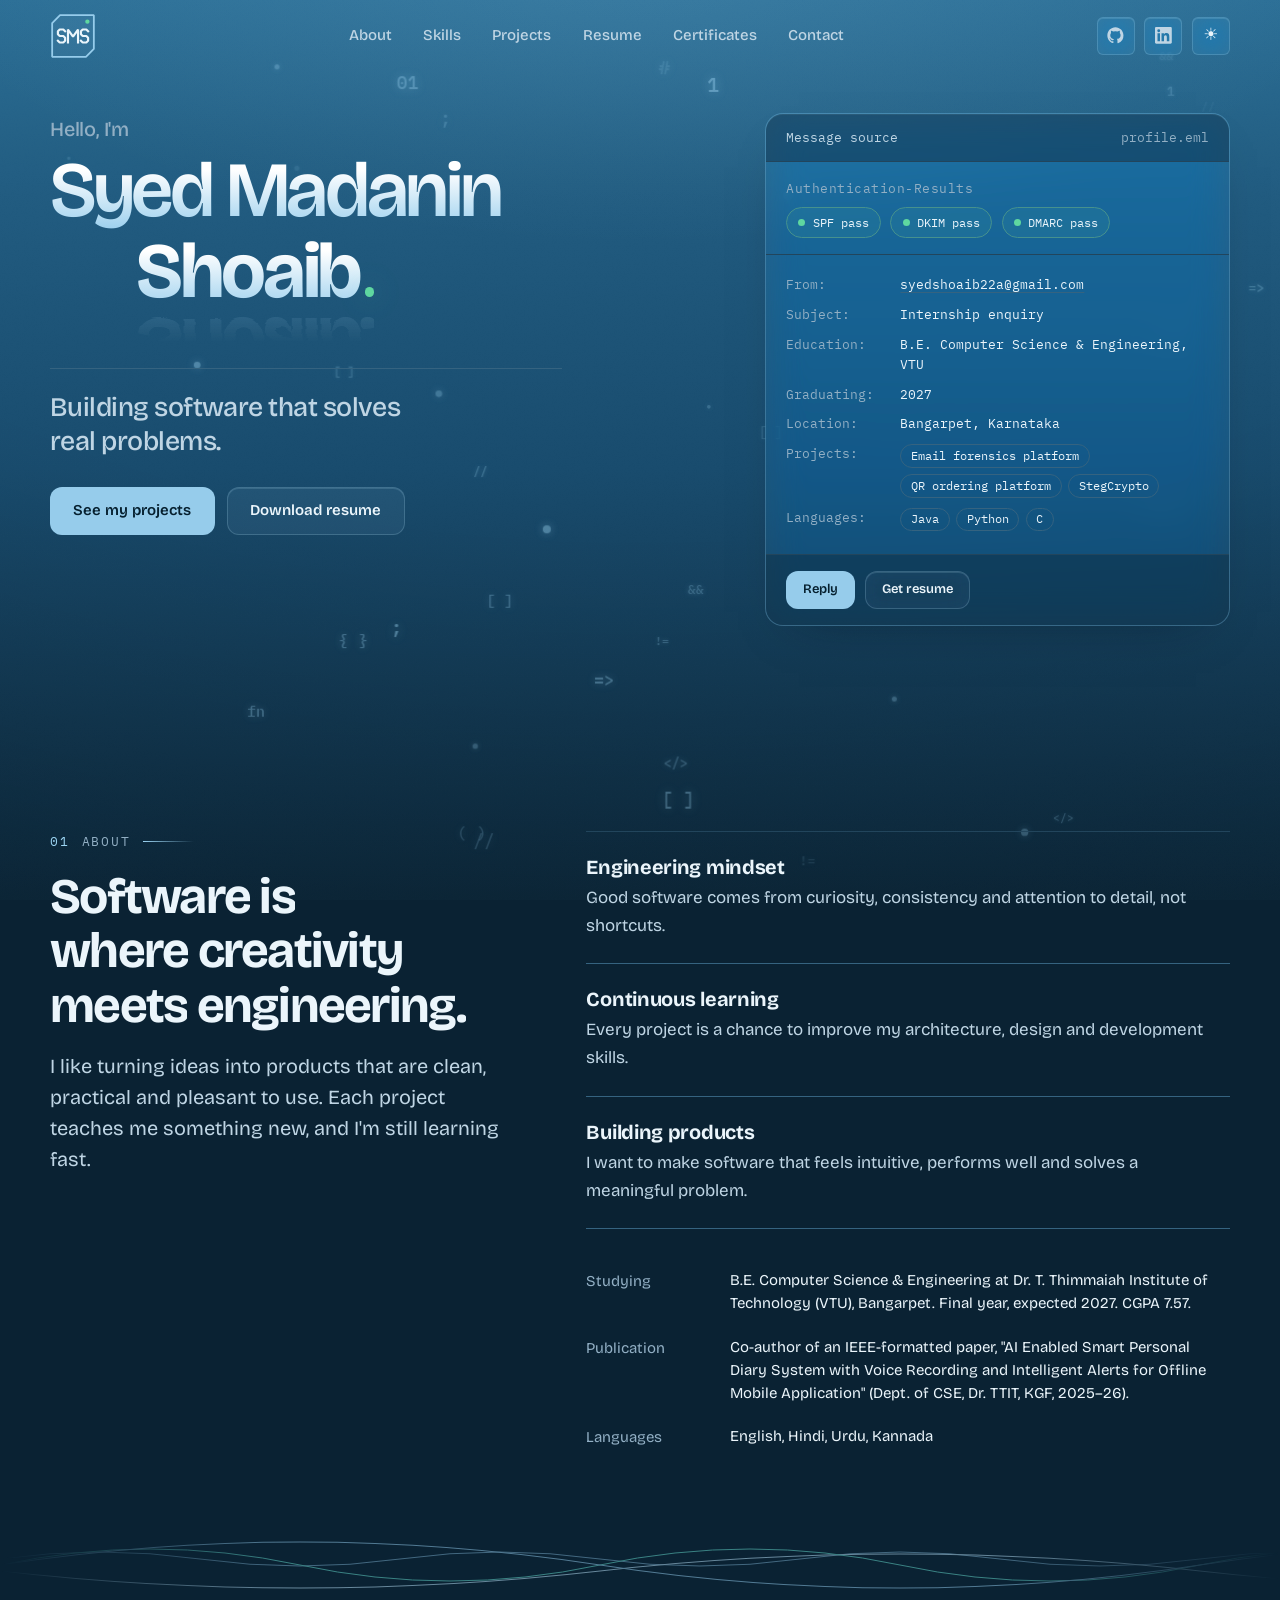
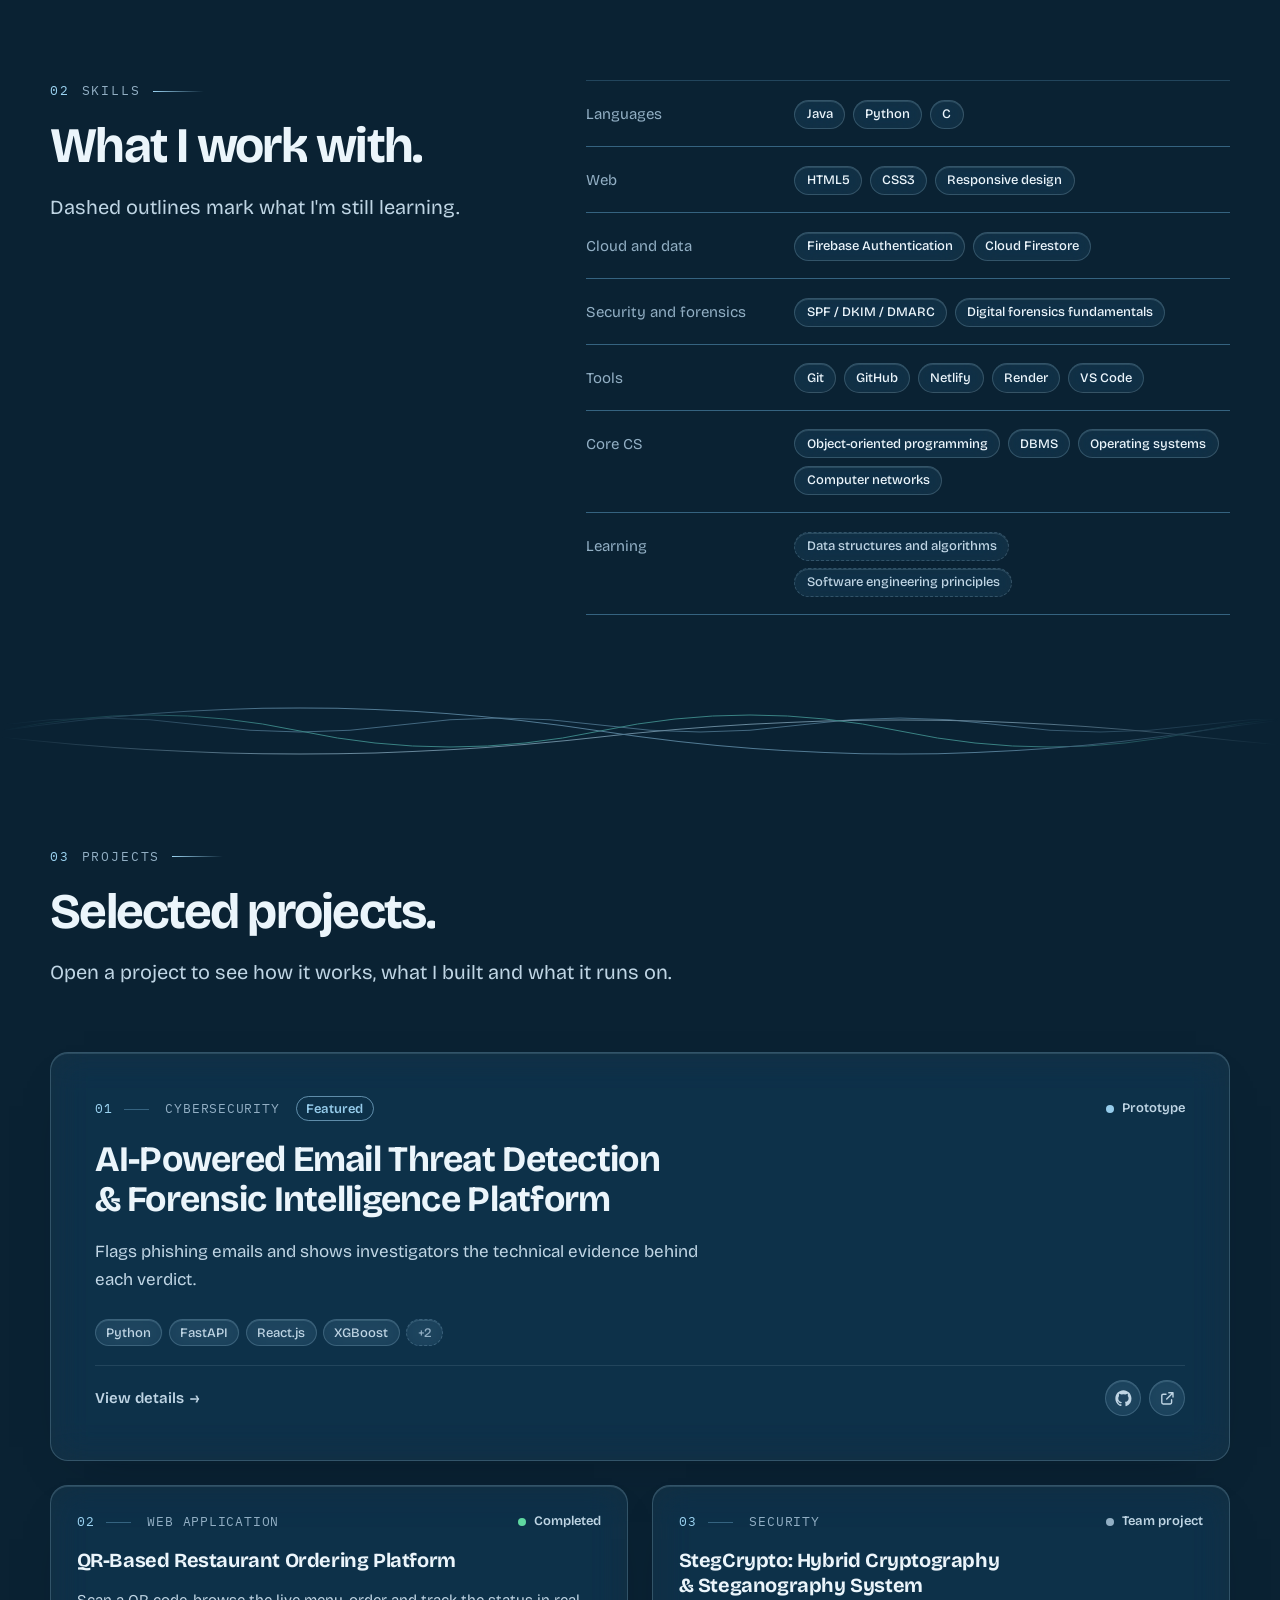
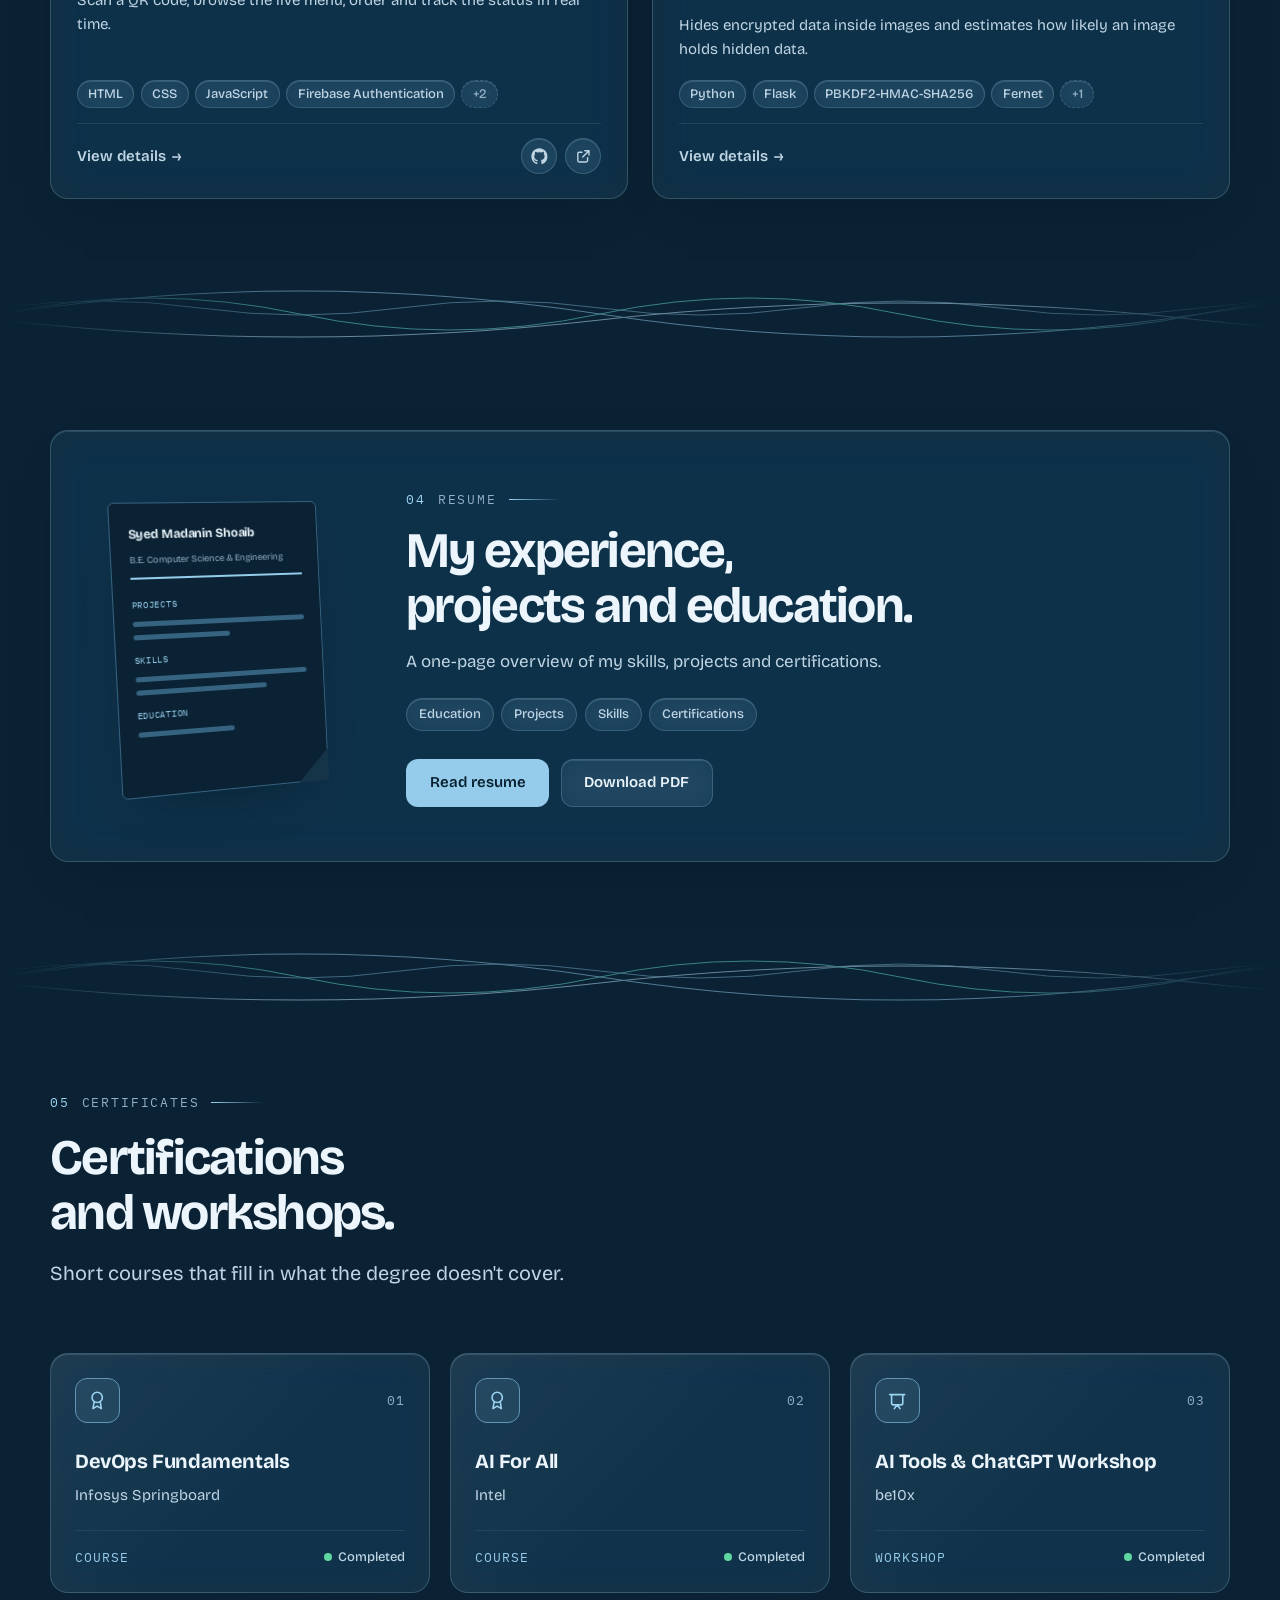
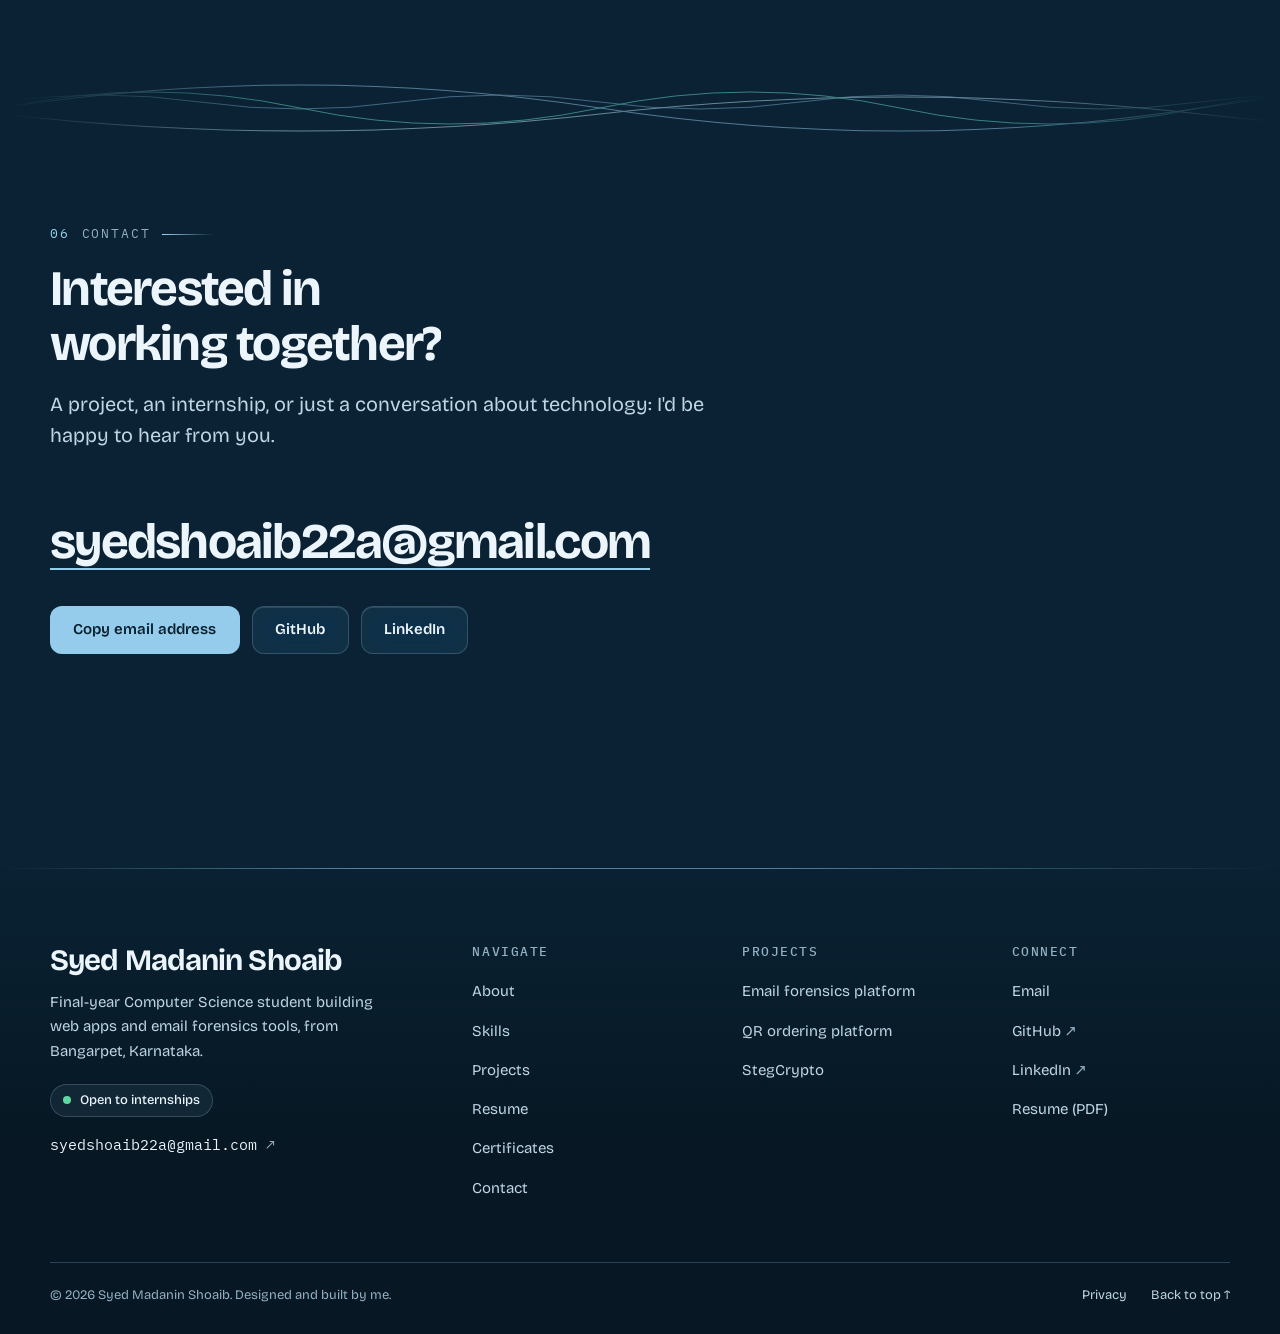
==== commit 2495fc2d: "Update index.html" ====
--- a/index.html
+++ b/index.html
@@ -26,8 +26,8 @@
     <meta property="og:site_name" content="Syed Madanin Shoaib">
     <meta property="og:title" content="Syed Madanin Shoaib | Software Engineer">
     <meta property="og:description" content="Final-year Computer Science student building web applications and email forensics tools.">
-    <meta property="og:url" content="https://your-domain.example/">
-    <meta property="og:image" content="https://your-domain.example/assets/images/seo/og-image.png">
+    <meta property="og:url" content="https://syedmadaninshoaib.netlify.app/">
+    <meta property="og:image" content="https://syedmadaninshoaib.netlify.app/assets/images/seo/og-image.png">
     <meta property="og:image:width" content="1200">
     <meta property="og:image:height" content="630">
     <meta property="og:image:alt" content="Syed Madanin Shoaib, software engineer and full-stack developer">
@@ -35,7 +35,7 @@
     <meta name="twitter:card" content="summary_large_image">
     <meta name="twitter:title" content="Syed Madanin Shoaib | Software Engineer">
     <meta name="twitter:description" content="Final-year Computer Science student building web applications and email forensics tools.">
-    <meta name="twitter:image" content="https://your-domain.example/assets/images/seo/og-image.png">
+    <meta name="twitter:image" content="https://syedmadaninshoaib.netlify.app/assets/images/seo/og-image.png">
 
     <!-- Icons and manifest -->
     <link rel="icon" href="favicon.ico" sizes="any">
